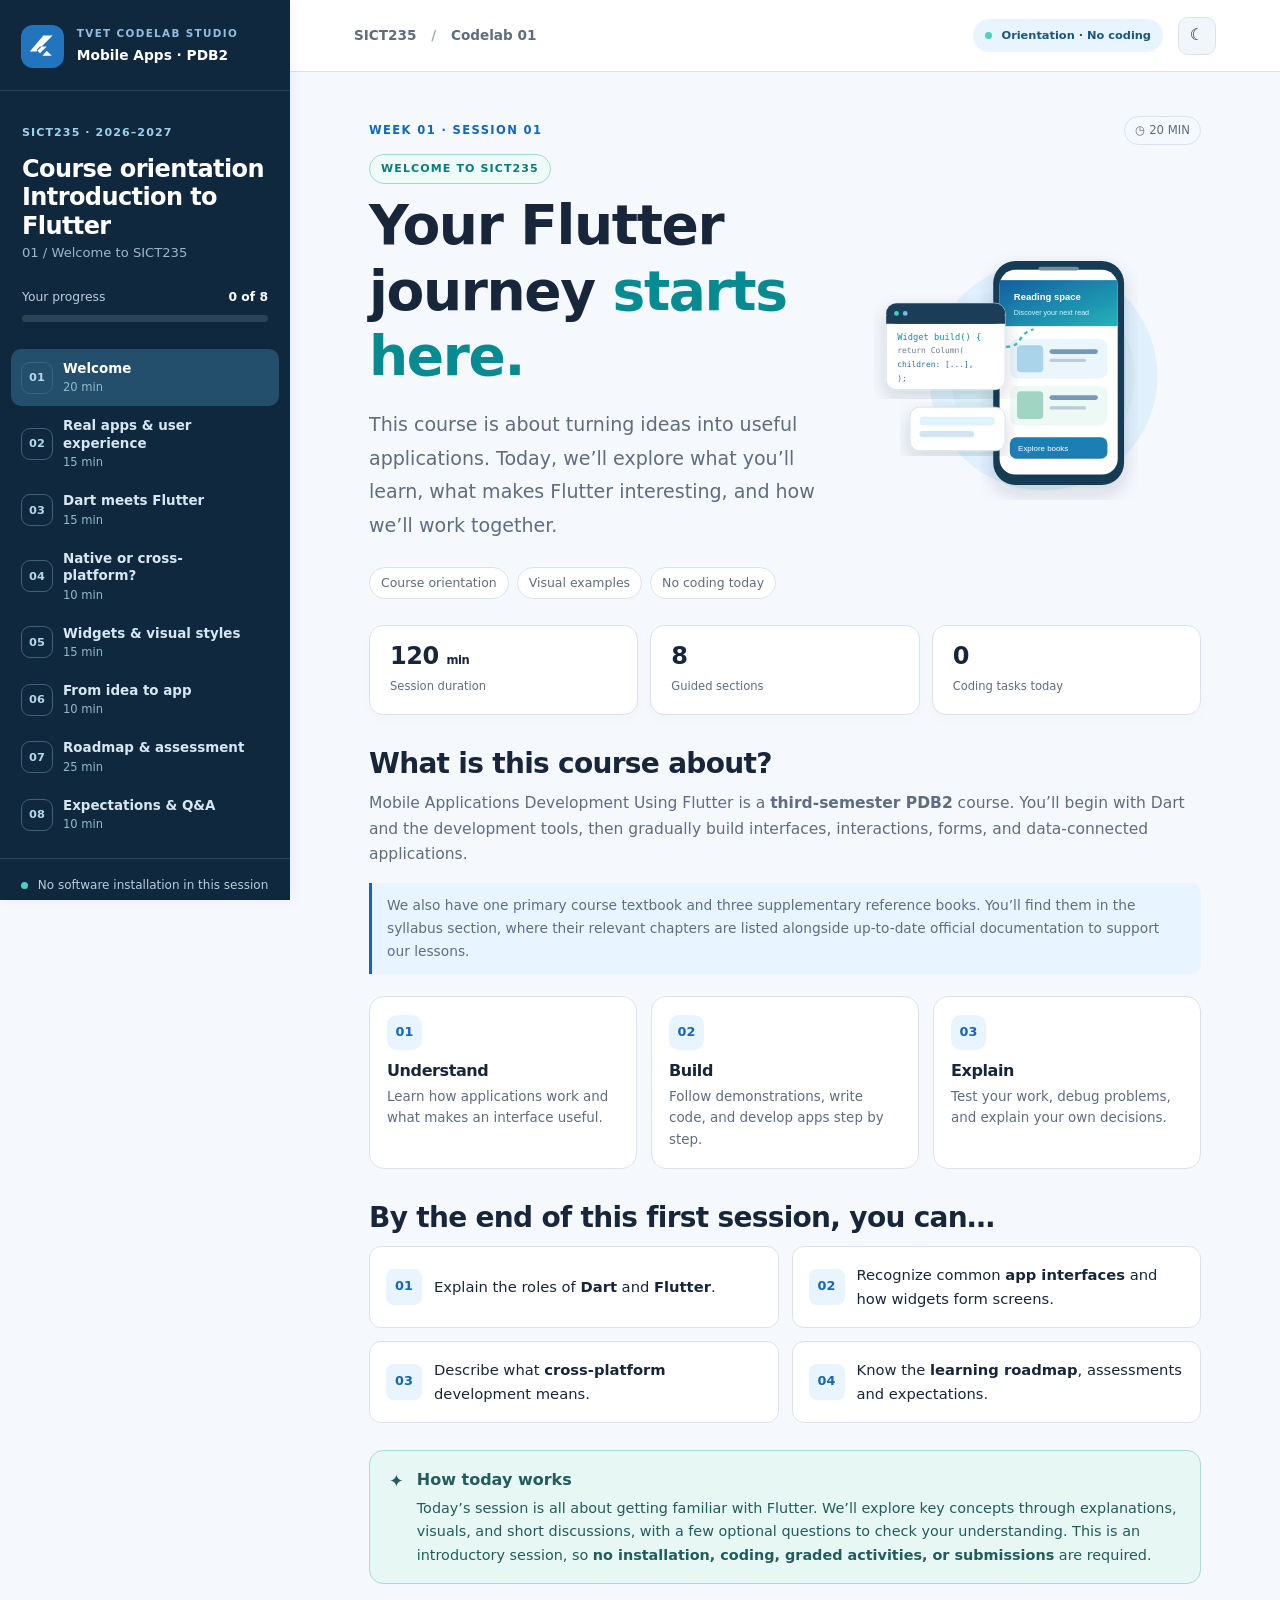
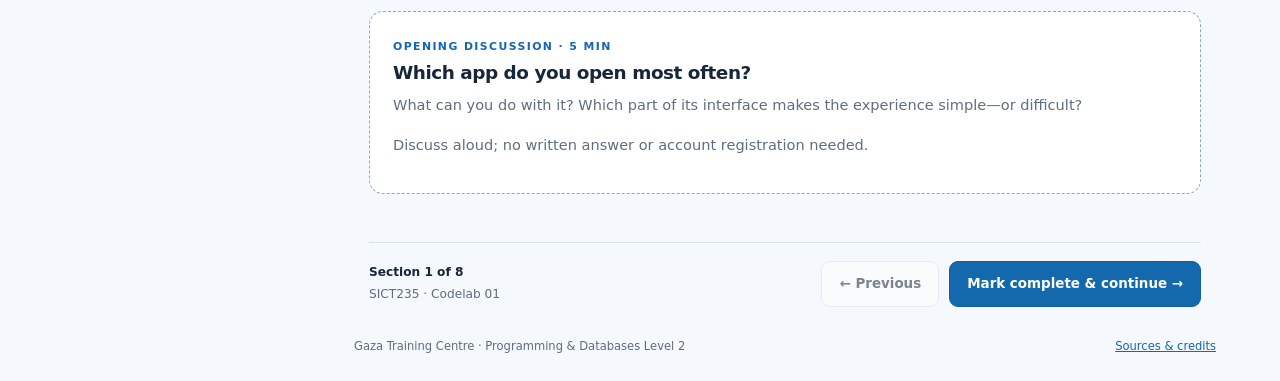
==== index.html @ fbdf7cb5 "Remove unnecessary book purpose paragraphs" ====
<!DOCTYPE html>

<html lang="en">
<head>
<meta charset="utf-8"/>
<meta content="width=device-width, initial-scale=1" name="viewport"/>
<meta content="#101c32" name="theme-color"/>
<meta content="A visual, interactive, no-code first session introducing Flutter, Dart, UI/UX, cross-platform development and the SICT235 syllabus." name="description"/>
<title>Codelab 01 · Course Orientation &amp; Introduction to Flutter | SICT235</title>
<link href="images/favicon.svg" rel="icon" type="image/svg+xml"/>
<link href="css/style.css" rel="stylesheet"/>
<script defer="" src="js/app.js"></script>
</head>
<body>
<a class="skip-link" href="#content">Skip to lesson</a>
<div class="app-shell">
<div class="mobile-scrim" hidden="" id="scrim"></div>
<aside aria-label="Lesson navigation" class="sidebar" id="sidebar">
<div class="brand">
<div aria-hidden="true" class="brand-icon"><svg height="27" viewbox="0 0 32 32" width="27"><path d="M17 3H28L9 22H1L17 3ZM13 24l8-8h-8l-4 4 4 4Zm3 3h11l-6-6-5 6Z" fill="currentColor"></path></svg></div>
<div><span class="brand-label">TVET CODELAB STUDIO</span><strong>Mobile Apps · PDB2</strong></div>
<button aria-label="Close navigation" class="icon-button sidebar-close" id="sidebarClose" type="button">✕</button>
</div>
<div class="sidebar-course">
<span class="course-code">SICT235 · 2026–2027</span>
<h2>Course orientation<br/>Introduction to Flutter</h2>
<p>01 / Welcome to SICT235</p>
<div class="progress-summary"><span>Your progress</span><strong id="progressLabel">0 of 8</strong></div>
<div aria-label="Lesson progress" aria-valuemax="100" aria-valuemin="0" aria-valuenow="0" class="progress-track" id="progressbar" role="progressbar"><div id="progressFill"></div></div>
</div>
<nav aria-label="Codelab sections" class="step-nav">
<ol id="stepList">
<li><button aria-current="step" class="step-link active" data-step="0" type="button"><span class="step-number">01</span><span class="step-nav-text">Welcome<small>20 min</small></span><span aria-hidden="true" class="step-check">✓</span></button></li>
<li><button class="step-link" data-step="1" type="button"><span class="step-number">02</span><span class="step-nav-text">Real apps &amp; user experience<small>15 min</small></span><span aria-hidden="true" class="step-check">✓</span></button></li>
<li><button class="step-link" data-step="2" type="button"><span class="step-number">03</span><span class="step-nav-text">Dart meets Flutter<small>15 min</small></span><span aria-hidden="true" class="step-check">✓</span></button></li>
<li><button class="step-link" data-step="3" type="button"><span class="step-number">04</span><span class="step-nav-text">Native or cross-platform?<small>10 min</small></span><span aria-hidden="true" class="step-check">✓</span></button></li>
<li><button class="step-link" data-step="4" type="button"><span class="step-number">05</span><span class="step-nav-text">Widgets &amp; visual styles<small>15 min</small></span><span aria-hidden="true" class="step-check">✓</span></button></li>
<li><button class="step-link" data-step="5" type="button"><span class="step-number">06</span><span class="step-nav-text">From idea to app<small>10 min</small></span><span aria-hidden="true" class="step-check">✓</span></button></li>
<li><button class="step-link" data-step="6" type="button"><span class="step-number">07</span><span class="step-nav-text">Roadmap &amp; assessment<small>25 min</small></span><span aria-hidden="true" class="step-check">✓</span></button></li>
<li><button class="step-link" data-step="7" type="button"><span class="step-number">08</span><span class="step-nav-text">Expectations &amp; Q&amp;A<small>10 min</small></span><span aria-hidden="true" class="step-check">✓</span></button></li>
</ol>
</nav>
<div class="sidebar-bottom"><span class="tiny-dot"></span> No software installation in this session <button class="reset-link" id="resetProgress" type="button">Reset progress</button></div>
</aside>
<div class="main-column">
<header class="topbar">
<div class="topbar-left"><button aria-controls="sidebar" aria-expanded="false" aria-label="Open lesson navigation" class="icon-button menu-toggle" id="menuToggle" type="button"><span aria-hidden="true">☰</span></button><span class="breadcrumb">SICT235 <span class="sep">/</span> Codelab 01</span></div>
<div class="topbar-right"><span class="session-pill"><span class="status-dot"></span> Orientation · No coding</span><button aria-label="Switch color theme" class="icon-button theme-toggle" id="themeToggle" title="Switch color theme" type="button"><span aria-hidden="true" id="themeIcon">☾</span></button></div>
</header>
<main id="content" tabindex="-1">
<!-- SECTION 01 -->
<section aria-labelledby="section-0-title" class="lesson-step is-active" data-panel="0">
<div class="step-meta"><span class="eyebrow">WEEK 01 · SESSION 01</span><span class="time-tag">◷ 20 MIN</span></div>
<div class="hero"><div class="hero-copy"><div class="hero-kicker">WELCOME TO SICT235</div><h1 id="section-0-title">Your Flutter journey <em>starts here.</em></h1>
<p class="lead">This course is about turning ideas into useful applications. Today, we’ll explore what you’ll learn, what makes Flutter interesting, and how we’ll work together.</p><div class="hero-tags"><span>Course orientation</span><span>Visual examples</span><span>No coding today</span></div></div><div class="hero-visual"><img alt="Original illustration of a mobile screen, reusable UI components and a laptop" height="320" src="images/hero-flutter.svg" width="430"/></div></div>
<!--<button aria-label="Jump to section 3 to meet Dash the Flutter mascot" class="dash-jump" id="meetDashJump" type="button"><span aria-hidden="true">✦</span> New: meet Dash, your Flutter study guide <span aria-hidden="true">↗</span></button>-->
<div class="three-metrics"><div><strong>120 <small>min</small></strong><span>Session duration</span></div><div><strong>8</strong><span>Guided sections</span></div><div><strong>0</strong><span>Coding tasks today</span></div></div>
<h2>What is this course about?</h2><p class="body-intro">Mobile Applications Development Using Flutter is a <strong>third-semester PDB2</strong> course. You’ll begin with Dart and the development tools, then gradually build interfaces, interactions, forms, and data-connected applications.</p><p class="books-intro-note">We also have one primary course textbook and three supplementary reference books. You’ll find them in the syllabus section, where their relevant chapters are listed alongside up-to-date official documentation to support our lessons.</p>
<div class="intro-journey"><article><div class="journey-symbol">01</div><h3>Understand</h3><p>Learn how applications work and what makes an interface useful.</p></article><article><div class="journey-symbol">02</div><h3>Build</h3><p>Follow demonstrations, write code, and develop apps step by step.</p></article><article><div class="journey-symbol">03</div><h3>Explain</h3><p>Test your work, debug problems, and explain your own decisions.</p></article></div>
<h2>By the end of this first session, you can…</h2><div class="outcome-grid"><div class="outcome"><span class="outcome-icon">01</span><span>Explain the roles of <strong>Dart</strong> and <strong>Flutter</strong>.</span></div><div class="outcome"><span class="outcome-icon">02</span><span>Recognize common <strong>app interfaces</strong> and how widgets form screens.</span></div><div class="outcome"><span class="outcome-icon">03</span><span>Describe what <strong>cross-platform</strong> development means.</span></div><div class="outcome"><span class="outcome-icon">04</span><span>Know the <strong>learning roadmap</strong>, assessments and expectations.</span></div></div>
<div class="note"><span aria-hidden="true" class="note-icon">✦</span><div><strong>How today works</strong><p>Today’s session is all about getting familiar with Flutter. We’ll explore key concepts through explanations, visuals, and short discussions, with a few optional questions to check your understanding. This is an introductory session, so <strong>no installation, coding, graded activities, or submissions</strong> are required.</p></div></div>
<div class="discussion"><span class="discussion-label">OPENING DISCUSSION · 5 MIN</span><h3>Which app do you open most often?</h3><p>What can you do with it? Which part of its interface makes the experience simple—or difficult?</p><p class="microcopy">Discuss aloud; no written answer or account registration needed.</p></div>
</section>
<!-- SECTION 02 -->
<section aria-labelledby="section-1-title" class="lesson-step" data-panel="1" hidden="">
<div class="step-meta"><span class="eyebrow">SECTION 02 · APPS &amp; PEOPLE</span><span class="time-tag">◷ 15 MIN</span></div>
<h1 id="section-1-title">Apps solve <em>real problems.</em></h1>
<p class="lead">Before learning to write a screen, look at what real applications help people do—from learning and exploring to getting daily tasks done.</p>
<h2>Flutter in the real world</h2>
<p class="body-intro">These products appear in the <a href="https://flutter.dev/showcase" rel="noopener noreferrer" target="_blank">official Flutter app showcase</a>. The visuals below are our <strong>own simplified teaching illustrations</strong>, not screenshots or reproductions of those apps.</p>
<div class="showcase-grid">
<article class="showcase-card"><img alt="Illustrative learning app screen with course cards and progress" height="240" src="images/showcase-learning.svg" width="330"/><div class="showcase-card-body"><span class="showcase-label">LEARNING</span><h3>Knowunity</h3><p>An example of supporting students with an app-based learning experience.</p></div></article>
<article class="showcase-card"><img alt="Illustrative map app screen with pins and a route" height="240" src="images/showcase-explore.svg" width="330"/><div class="showcase-card-body"><span class="showcase-label">EXPLORATION</span><h3>Google Earth</h3><p>An example of exploring geographic information across devices.</p></div></article>
<article class="showcase-card"><img alt="Illustrative ordering app with food category cards and an order button" height="240" src="images/showcase-delivery.svg" width="330"/><div class="showcase-card-body"><span class="showcase-label">SERVICES</span><h3>talabat</h3><p>An example of helping people order and track everyday services.</p></div></article>
</div>
<p class="microcopy">Real apps named above are officially showcased; illustrative screens are fictional, made for this Codelab.</p>
<h2>What makes an app easy to use?</h2><div class="two-columns"><div class="content-card"><div class="micro-label">USER INTERFACE (UI)</div><h3>What people see and interact with</h3><p>Text, images, buttons, forms, menus and screens.</p></div><div class="content-card"><div class="micro-label">USER EXPERIENCE (UX)</div><h3>How well the experience works</h3><p>Can people find what they need, complete a task and understand what happens next?</p></div></div>
<div class="discussion"><span class="discussion-label">CLASS DISCUSSION · 4 MIN</span><h3>Imagine a book-search app with no visible “Save” button.</h3><p>It may have a saving feature—but would a new user know how to use it? Discuss the difference between functionality and usability.</p></div>
</section>
<!-- SECTION 03 -->
<section aria-labelledby="section-2-title" class="lesson-step" data-panel="2" hidden="">
<div class="step-meta"><span class="eyebrow">SECTION 03 · THE TOOLS</span><span class="time-tag">◷ 15 MIN</span></div><h1 id="section-2-title">Dart is the language.<br/><em>Flutter is the toolkit.</em></h1><p class="lead">They work together, but they are not the same thing. Knowing the difference makes the rest of the course easier to follow.</p>
<div class="diagram-frame"><img alt="Dart source code and Flutter framework combine to build a user interface for several platforms" height="290" src="images/dart-flutter-flow.svg" width="900"/><p class="diagram-caption">Conceptual illustration · A developer writes Dart code and uses Flutter APIs to describe the app's UI.</p></div>
<div class="compare-grid"><div class="compare-card dart"><div class="compare-head"><span class="symbol">D</span><div><span class="micro-label">PROGRAMMING LANGUAGE</span><h3>Dart</h3></div></div><p>The language used to write an app's logic, variables, functions, objects, and Flutter UI code.</p><div class="tag-list"><span>Syntax</span><span>Data</span><span>Functions</span></div></div><div class="compare-card flutter"><div class="compare-head"><span class="symbol">F</span><div><span class="micro-label">UI FRAMEWORK + SDK</span><h3>Flutter</h3></div></div><p>An open-source UI toolkit and SDK, providing core widgets, rendering, and development tools for multiple platforms.</p><div class="tag-list"><span>Widgets</span><span>Layout</span><span>UI tools</span></div></div></div>
<div class="dash-intro"><span aria-hidden="true">✦</span><div><strong>Meet your Flutter study buddy.</strong><p>Flutter and Dart share an official mascot called <strong>Dash</strong>. Her profile below is our playful directory of trusted learning resources. No accounts or sign-ups needed today.</p></div></div>
<div aria-label="Dash, official Flutter and Dart mascot, illustrated as a classroom study guide" class="dash-profile" id="dash-profile">
<div class="dash-profile-top"><div class="dash-profile-cover"><span>STUDENT GUIDE · SICT235</span><span>BUILD · LEARN · EXPLORE</span></div>
<div class="dash-headline"><div class="dash-avatar"><img alt="Original classroom illustration of Dash, the blue bird mascot for Flutter and Dart, wearing glasses and a graduation cap" height="380" loading="lazy" src="images/dash-study-mascot.webp" width="380"/></div>
<div class="dash-profile-meta"><span class="dash-role">YOUR INTRO TO FLUTTER</span><h2>Meet Dash <span aria-label="Flutter and Dart official mascot" class="dash-verified">✦</span></h2>
<p class="dash-quote">“Hi, my developer!🩵 <strong>Dart</strong> is the language you'll write, <strong>Flutter</strong> helps you build the interface, and I'll show you where to learn more.”</p>
<div class="dash-tags"><span>Multiplatform</span><span>Open source</span><span>Widgets</span></div>
</div>
</div>
</div>
<div class="dash-contact-section">
<div class="dash-contact-heading"><div><span class="micro-label">SAVED CONTACTS</span><h3>Dash’s official links</h3></div><span class="dash-contact-note">Internet needed to open links</span></div>
<div class="dash-contact-grid">
<a class="dash-contact" href="https://flutter.dev" rel="noopener noreferrer" target="_blank"><span aria-hidden="true" class="dash-contact-symbol">⌂</span><span><strong>Flutter home</strong><small>flutter.dev · Meet the toolkit</small></span><span aria-hidden="true" class="dash-contact-arrow">↗</span></a>
<a class="dash-contact" href="https://docs.flutter.dev" rel="noopener noreferrer" target="_blank"><span aria-hidden="true" class="dash-contact-symbol">▤</span><span><strong>Flutter documentation</strong><small>docs.flutter.dev · Learn from the source</small></span><span aria-hidden="true" class="dash-contact-arrow">↗</span></a>
<a class="dash-contact" href="https://dart.dev" rel="noopener noreferrer" target="_blank"><span aria-hidden="true" class="dash-contact-symbol">D</span><span><strong>Dart language</strong><small>dart.dev · Syntax and language guides</small></span><span aria-hidden="true" class="dash-contact-arrow">↗</span></a>
<a class="dash-contact" href="https://docs.flutter.dev/learn" rel="noopener noreferrer" target="_blank"><span aria-hidden="true" class="dash-contact-symbol">▥</span><span><strong>Start learning</strong><small>Flutter’s official beginner pathway</small></span><span aria-hidden="true" class="dash-contact-arrow">↗</span></a>
<a class="dash-contact" href="https://www.youtube.com/@flutterdev" rel="noopener noreferrer" target="_blank"><span aria-hidden="true" class="dash-contact-symbol dash-video">▶</span><span><strong>Official Flutter YouTube</strong><small>Video lessons, widgets and Flutter news</small></span><span aria-hidden="true" class="dash-contact-arrow">↗</span></a>
<a class="dash-contact" href="https://dartpad.dev" rel="noopener noreferrer" target="_blank"><span aria-hidden="true" class="dash-contact-symbol">{ }</span><span><strong>DartPad</strong><small>Online Dart and Flutter playground</small></span><span aria-hidden="true" class="dash-contact-arrow">↗</span></a>
</div>
<details class="dash-more"><summary><span>Explore Dash’s complete contact book</span><span aria-hidden="true" class="dash-more-symbol">＋</span></summary>
<div class="dash-contact-grid dash-contact-grid-extra">
<a class="dash-contact" href="https://docs.flutter.dev/ui/widgets" rel="noopener noreferrer" target="_blank"><span aria-hidden="true" class="dash-contact-symbol">▦</span><span><strong>Widget catalog</strong><small>Browse interface building blocks</small></span><span aria-hidden="true" class="dash-contact-arrow">↗</span></a>
<a class="dash-contact" href="https://api.flutter.dev" rel="noopener noreferrer" target="_blank"><span aria-hidden="true" class="dash-contact-symbol">API</span><span><strong>Flutter API reference</strong><small>Look up classes and properties</small></span><span aria-hidden="true" class="dash-contact-arrow">↗</span></a>
<a class="dash-contact" href="https://docs.flutter.dev/reference/learning-resources" rel="noopener noreferrer" target="_blank"><span aria-hidden="true" class="dash-contact-symbol">▧</span><span><strong>Codelabs &amp; recipes</strong><small>Official practical examples</small></span><span aria-hidden="true" class="dash-contact-arrow">↗</span></a>
<a class="dash-contact" href="https://docs.flutter.dev/resources/videos" rel="noopener noreferrer" target="_blank"><span aria-hidden="true" class="dash-contact-symbol dash-video">▶</span><span><strong>Flutter video series</strong><small>Widget of the Week and playlists</small></span><span aria-hidden="true" class="dash-contact-arrow">↗</span></a>
<a class="dash-contact" href="https://github.com/flutter/samples" rel="noopener noreferrer" target="_blank"><span aria-hidden="true" class="dash-contact-symbol">⌘</span><span><strong>Official example projects</strong><small>Flutter team’s GitHub samples</small></span><span aria-hidden="true" class="dash-contact-arrow">↗</span></a>
<a class="dash-contact" href="https://pub.dev" rel="noopener noreferrer" target="_blank"><span aria-hidden="true" class="dash-contact-symbol">□</span><span><strong>Package directory</strong><small>pub.dev · Libraries &amp; plugins</small></span><span aria-hidden="true" class="dash-contact-arrow">↗</span></a>
<a class="dash-contact" href="https://flutter.dev/community" rel="noopener noreferrer" target="_blank"><span aria-hidden="true" class="dash-contact-symbol">♡</span><span><strong>Flutter community</strong><small>Find help, events and discussions</small></span><span aria-hidden="true" class="dash-contact-arrow">↗</span></a>
<a class="dash-contact" href="https://docs.flutter.dev/dash" rel="noopener noreferrer" target="_blank"><span aria-hidden="true" class="dash-contact-symbol">✦</span><span><strong>Dash’s story</strong><small>Meet the official mascot</small></span><span aria-hidden="true" class="dash-contact-arrow">↗</span></a>
</div>
</details>
<p class="dash-credit">Dash is the official Flutter and Dart mascot. The classroom artwork above is an original, unofficial illustration for this course—not an official Flutter website avatar.</p>
</div>
</div>
<div class="concept-check" data-question="dart-flutter"><div class="check-heading"><span class="question-mark">?</span><div><span class="section-label">QUICK CHECK · NO GRADE</span><h3>Which statement is correct?</h3></div></div><div class="answer-options"><button class="answer" data-correct="false" type="button">Flutter is a programming language; Dart is a mobile device.</button><button class="answer" data-correct="true" type="button">Dart is a programming language; Flutter provides widgets and development tools.</button><button class="answer" data-correct="false" type="button">Dart is only used to design app icons.</button></div><p aria-live="polite" class="answer-feedback" role="status"></p></div>
<div class="note"><span aria-hidden="true" class="note-icon">↗</span><div><strong>Connection to your background</strong><p>You already know programming fundamentals and OOP. Dart builds on those ideas; Flutter introduces a new way to describe a visual interface.</p></div></div>
</section>
<!-- SECTION 04 -->
<section aria-labelledby="section-3-title" class="lesson-step" data-panel="3" hidden="">
<div class="step-meta"><span class="eyebrow">SECTION 04 · APP TARGETS</span><span class="time-tag">◷ 10 MIN</span></div><h1 id="section-3-title">Native or <em>cross-platform?</em></h1><p class="lead">Traditionally, Android and iOS apps may be developed as separate projects. Flutter can reuse much of one Dart codebase across several platforms, while platform-specific tools and adaptations are still sometimes needed.</p>
<div class="diagram-frame"><img alt="Left: two separate projects for Android and iOS. Right: one shared Flutter project targeting both, with platform-specific finishing steps." height="270" src="images/native-vs-cross.svg" width="900"/><p class="diagram-caption">Conceptual comparison: shared code reduces duplication but does not remove platform requirements.</p></div><div class="platforms"><div class="platform-card"><span aria-hidden="true" class="platform-icon">▯</span><h3>Android</h3><p>Mobile apps</p></div><div class="platform-card"><span aria-hidden="true" class="platform-icon">◉</span><h3>iOS</h3><p>Mobile apps</p></div><div class="platform-card emphasized"><span aria-hidden="true" class="platform-icon">⌘</span><h3>Web</h3><p>Browser apps</p></div><div class="platform-card"><span aria-hidden="true" class="platform-icon">▦</span><h3>Windows</h3><p>Desktop apps</p></div><div class="platform-card"><span aria-hidden="true" class="platform-icon">▤</span><h3>macOS</h3><p>Desktop apps</p></div><div class="platform-card"><span aria-hidden="true" class="platform-icon">⌁</span><h3>Linux</h3><p>Desktop apps</p></div></div>
<div class="content-card featured"><div><span class="micro-label">OUR LEARNING PATH</span><h3>We'll begin with Flutter on the web.</h3><p>We’ll use Chrome for the first Flutter run (Session 04). It’s a practical starting point for typical student laptops, without requiring an Android emulator immediately.</p></div><div aria-hidden="true" class="small-browser"><div class="browser-top"><i></i><i></i><i></i><span>localhost</span></div><div class="browser-ui"><div class="browser-title"></div><div class="browser-row"></div><div class="browser-row short"></div><div class="browser-button"></div></div></div></div>
<div class="note caution"><span aria-hidden="true" class="note-icon">!</span><div><strong>Important distinction</strong><p>One shared codebase is not a promise of identical appearance, device features, or build tools on every platform. For example, producing an iOS app requires Apple-specific tools.</p></div></div>
<div class="discussion"><span class="discussion-label">DISCUSS</span><h3>Why might a browser be a useful first target?</h3><p>Consider download size, laptop capabilities, and how quickly students can see their results.</p></div>
</section>
<!-- SECTION 05 -->
<section aria-labelledby="section-4-title" class="lesson-step" data-panel="4" hidden="">
<div class="step-meta"><span class="eyebrow">SECTION 05 · VISUAL INTRODUCTION</span><span class="time-tag">◷ 15 MIN</span></div>
<h1 id="section-4-title">Meet the <em>widgets.</em></h1>
<p class="lead">A <strong>widget</strong> is a building block that describes part of a Flutter interface. A screen is built by combining smaller pieces, just like a page is composed of headings, images and buttons.</p>
<div class="diagram-frame widget-graphic"><img alt="Simplified visual widget tree: App contains a screen, the screen contains a content layout and the layout contains a greeting and button. A preview phone appears alongside." height="345" src="images/widget-tree.svg" width="900"/><p class="diagram-caption">A simplified <strong>widget tree</strong>: smaller parts are nested inside larger parts. We’ll write actual Flutter widget code in later sessions.</p></div>
<h2>Flutter is not limited to one visual style</h2><p class="body-intro">The <strong>Flutter core</strong> provides common building blocks. <strong>Material 3</strong> follows Google’s design language; <strong>Cupertino</strong> follows Apple’s. A developer can also create a custom style.</p>
<div class="diagram-frame"><img alt="Three visual design choices—Material, Cupertino and custom style—built on Flutter's shared core widgets, engine and platform layer." height="285" src="images/design-systems.svg" width="900"/><p class="diagram-caption">Original simplified illustration based on current official Flutter UI documentation.</p></div>
<div class="two-columns"><div class="content-card"><div class="micro-label">MATERIAL 3</div><h3>Google-inspired controls</h3><p>Commonly used for Android-style and general cross-platform interfaces.</p></div><div class="content-card"><div class="micro-label">CUPERTINO</div><h3>Apple-inspired controls</h3><p>Familiar iOS-style navigation, controls and interaction patterns.</p></div></div>
<div class="brief-update"><strong>Current Flutter note</strong><p>Material and Cupertino are available as independently maintained design-system packages. This changes how the libraries are organized—not the basic idea that Flutter builds interfaces from widgets. We’ll handle package choices when we begin coding.</p></div>
<h2>Explore a sample screen</h2><p class="body-intro">Tap a part to see its role. <strong>This is an HTML illustration, not an actual Flutter app.</strong></p>
<div class="widget-explorer"><div aria-label="Choose a screen part" class="widget-selector" role="group">
<button aria-pressed="true" class="widget-choice selected" data-widget="material" type="button"><span class="widget-dot"></span> Whole app</button>
<button aria-pressed="false" class="widget-choice" data-widget="appbar" type="button"><span class="widget-dot"></span> App bar</button>
<button aria-pressed="false" class="widget-choice" data-widget="text" type="button"><span class="widget-dot"></span> Text</button>
<button aria-pressed="false" class="widget-choice" data-widget="button" type="button"><span class="widget-dot"></span> Button</button>
<div aria-live="polite" class="widget-info" id="widgetInfo" role="status"><strong>Whole app</strong><p>A screen is made from smaller visual parts, organized in a parent–child hierarchy.</p></div>
</div><div class="phone-stage"><div class="device-frame" data-selected="material" id="deviceFrame"><div class="device-camera"></div><div class="device-content"><div class="demo-appbar">Welcome app</div><div class="demo-column"><div class="demo-hello">Hello, Flutter!</div><div class="demo-subtext">Build something meaningful.</div><div class="demo-button">Explore</div></div></div><div class="device-home"></div></div><p class="microcopy" id="widgetHint">Selected: the complete interface</p></div></div>
<div class="discussion"><span class="discussion-label">CHECK FOR UNDERSTANDING</span><h3>Which parts would you combine to make a login screen?</h3><p>Try naming three visual pieces. You do <strong>not</strong> need to know their Flutter class names yet.</p></div>
</section>
<!-- SECTION 06 -->
<section aria-labelledby="section-5-title" class="lesson-step" data-panel="5" hidden="">
<div class="step-meta"><span class="eyebrow">SECTION 06 · DEVELOPMENT WORKFLOW</span><span class="time-tag">◷ 10 MIN</span></div><h1 id="section-5-title">An idea becomes an app<br/><em>one step at a time.</em></h1><p class="lead">App development is iterative. Developers create a version, test it, learn from what happens, and make improvements.</p>
<div class="diagram-frame"><img alt="Iterative workflow: Plan, Sketch, Build, Test, Improve, Deliver, with a loop returning from Improve to Build" height="255" src="images/app-workflow.svg" width="900"/></div>
<div class="workflow-blurbs"><div><span>01</span><strong>Plan</strong><p>Identify the user and the task.</p></div><div><span>02</span><strong>Design</strong><p>Sketch how the screen should work.</p></div><div><span>03</span><strong>Build</strong><p>Write the Dart and Flutter code.</p></div><div><span>04</span><strong>Test &amp; improve</strong><p>Check behavior and fix problems.</p></div></div>

<!-- FROM WEB DEVELOPMENT TO FLUTTER -->
<style>
  .web-flutter-bridge {
    margin: 30px 0;
    padding: 24px;
    background: var(--paper);
    border: 1px solid var(--line);
    border-radius: 20px;
  }

  .web-flutter-bridge .bridge-kicker {
    display: block;
    color: var(--accent2);
    font-size: .7rem;
    font-weight: 800;
    letter-spacing: .1em;
    margin-bottom: 10px;
  }

  .web-flutter-bridge h2 {
    margin: 0 0 12px;
    font-size: clamp(1.35rem, 3vw, 1.8rem);
  }

  .web-flutter-bridge .bridge-intro {
    color: var(--muted);
    line-height: 1.7;
    margin-bottom: 22px;
  }

  .web-flutter-bridge .bridge-map {
    display: grid;
    grid-template-columns: repeat(3, minmax(0, 1fr));
    gap: 12px;
  }

  .web-flutter-bridge .bridge-item {
    padding: 17px 12px;
    border: 1px solid var(--line);
    background: var(--paper2);
    border-radius: 14px;
    text-align: center;
    min-width: 0;
  }

  .web-flutter-bridge .bridge-source {
    display: block;
    font-size: 1.15rem;
    font-weight: 850;
    color: var(--accent);
  }

  .web-flutter-bridge .bridge-arrow {
    display: block;
    color: var(--accent2);
    font-size: 1.5rem;
    margin: 10px 0;
  }

  .web-flutter-bridge .bridge-item strong {
    display: block;
    font-size: .95rem;
  }

  .web-flutter-bridge .bridge-item p {
    font-size: .8rem;
    color: var(--muted);
    margin: 8px 0 0;
    line-height: 1.5;
  }

  .web-flutter-bridge .bridge-comparison {
    display: grid;
    grid-template-columns: repeat(2, minmax(0, 1fr));
    gap: 16px;
    margin-top: 24px;
  }

  .web-flutter-bridge .bridge-example {
    border: 1px solid var(--line);
    border-radius: 16px;
    padding: 15px;
    min-width: 0;
    background: var(--paper2);
  }

  .web-flutter-bridge .bridge-example h3 {
    font-size: .95rem;
    margin: 0 0 12px;
  }

  .web-flutter-bridge .bridge-preview {
    border-radius: 12px;
    overflow: hidden;
    background: #fff;
    color: #182a3c;
    border: 1px solid #dae4ec;
  }

  .web-flutter-bridge .bridge-browser-bar {
    display: flex;
    align-items: center;
    gap: 5px;
    background: #edf2f7;
    padding: 10px 12px;
  }

  .web-flutter-bridge .bridge-browser-bar i {
    display: block;
    width: 8px;
    height: 8px;
    background: #a8b8c6;
    border-radius: 50%;
  }

  .web-flutter-bridge .bridge-browser-bar small {
    margin-left: auto;
    color: #65798a;
    font-size: .65rem;
  }

  .web-flutter-bridge .bridge-app-bar {
    padding: 12px 15px;
    background: #176ba8;
    color: white;
    font-size: .85rem;
    font-weight: 750;
  }

  .web-flutter-bridge .bridge-preview-body {
    padding: 24px 14px;
    text-align: center;
  }

  .web-flutter-bridge .bridge-preview-body strong {
    display: block;
    font-size: 1rem;
  }

  .web-flutter-bridge .bridge-preview-body p {
    margin: 8px 0 15px;
    color: #65798a;
    font-size: .78rem;
  }

  .web-flutter-bridge .bridge-fake-button {
    display: inline-block;
    padding: 9px 22px;
    background: #1675ba;
    color: white;
    border-radius: 8px;
    font-size: .8rem;
    font-weight: 700;
  }

  .web-flutter-bridge .bridge-note {
    margin-top: 12px;
    color: var(--muted);
    font-size: .8rem;
    line-height: 1.65;
  }

  .web-flutter-bridge .bridge-takeaway {
    margin-top: 20px;
    padding: 16px 18px;
    background: var(--pale);
    border-radius: 12px;
    color: var(--ink);
    line-height: 1.65;
    font-size: .88rem;
  }

  .web-flutter-bridge .bridge-question {
    margin-top: 18px;
    padding-top: 15px;
    border-top: 1px dashed var(--line);
    font-size: .9rem;
  }

  @media (max-width: 700px) {
    .web-flutter-bridge {
      padding: 18px;
    }

    .web-flutter-bridge .bridge-map,
    .web-flutter-bridge .bridge-comparison {
      grid-template-columns: 1fr;
    }
  }
</style>

<div class="web-flutter-bridge">

  <span class="bridge-kicker">
    CONNECT TO WHAT YOU ALREADY KNOW
  </span>

  <h2>From Web Development to Flutter</h2>

  <p class="bridge-intro">
    You've already built websites using
    <strong>HTML, CSS, and JavaScript.</strong>
    Great news! Many of the ideas you've learned
    will help you understand Flutter.
    The concepts are familiar, but the tools are different.
  </p>

  <!-- CONCEPT MAPPING -->
  <div class="bridge-map">

    <div class="bridge-item">
      <span class="bridge-source">HTML</span>
      <small>Structure &amp; content</small>
      <span class="bridge-arrow" aria-hidden="true">↓</span>
      <strong>Flutter Widgets</strong>
      <p>
        Build an interface from components
        such as Text, Image, Row, and Column.
      </p>
    </div>

    <div class="bridge-item">
      <span class="bridge-source">CSS</span>
      <small>Appearance &amp; layout</small>
      <span class="bridge-arrow" aria-hidden="true">↓</span>
      <strong>Properties &amp; Themes</strong>
      <p>
        Define colors, spacing, typography,
        and layout using widget properties
        and themes.
      </p>
    </div>

    <div class="bridge-item">
      <span class="bridge-source">JavaScript</span>
      <small>Logic &amp; interaction</small>
      <span class="bridge-arrow" aria-hidden="true">↓</span>
      <strong>Dart</strong>
      <p>
        Respond to user actions, process data,
        and update the application's interface.
      </p>
    </div>

  </div>

  <!-- VISUAL COMPARISON -->
  <h3 style="margin:28px 0 8px">
    One Interface, Two Approaches
  </h3>

  <p class="bridge-intro" style="margin-bottom:14px">
    Imagine creating a simple welcome screen.
    Both approaches can produce a similar result.
    What changes is how we build it.
  </p>

  <div class="bridge-comparison">

    <!-- WEB EXAMPLE -->
    <div class="bridge-example">
      <h3>🌐 Web Development</h3>

      <div class="bridge-preview">
        <div class="bridge-browser-bar">
          <i></i><i></i><i></i>
          <small>Welcome Page</small>
        </div>

        <div class="bridge-preview-body">
          <strong>Welcome, Student!</strong>
          <p>Ready to start learning?</p>
          <span class="bridge-fake-button">
            Get Started
          </span>
        </div>
      </div>

      <p class="bridge-note">
        <strong>HTML</strong> defines the elements.
        <strong>CSS</strong> styles them.
        <strong>JavaScript</strong> can handle interactions.
        The browser renders the page.
      </p>
    </div>

    <!-- FLUTTER EXAMPLE -->
    <div class="bridge-example">
      <h3>📱 Flutter Development</h3>

      <div class="bridge-preview">
        <div class="bridge-app-bar">
          Welcome App
        </div>

        <div class="bridge-preview-body">
          <strong>Welcome, Student!</strong>
          <p>Ready to start learning?</p>
          <span class="bridge-fake-button">
            Get Started
          </span>
        </div>
      </div>

      <p class="bridge-note">
        <strong>Dart</strong> describes the interface
        using <strong>Flutter widgets</strong>.
        Widget properties control appearance,
        while Dart also implements behavior.
        Flutter renders the interface.
      </p>
    </div>

  </div>

  <!-- KEY TAKEAWAY -->
  <div class="bridge-takeaway">
    <strong>Same ideas. A different toolkit.</strong>
    <p style="margin:7px 0 0">
      In web development, HTML, CSS, and JavaScript
      work together. In Flutter, Dart and widgets
      express structure, appearance, and behavior.
      These are conceptual connections, not exact
      one-to-one equivalents. Flutter can also
      target the web!
    </p>
  </div>

  <!-- NO-CODE DISCUSSION -->
  <div class="bridge-question">
    <strong>Think about it:</strong>
    If we wanted to change the button's color,
    what would we normally use in web development?
    What might control that appearance in Flutter?
  </div>

</div>
<!-- END WEB DEVELOPMENT → FLUTTER BRIDGE -->

<!--<div class="mini-simulation"><div><span class="micro-label">INTERACTIVE CONCEPT DEMO</span><h3>See how a UI change feels</h3><p>Flutter supports hot reload during development, helping developers see many code changes without restarting the entire app. Try an illustrative color change below.</p><button class="primary mini-demo-button" id="simulateChange" type="button">Simulate a color change <span aria-hidden="true">↻</span></button><p class="microcopy">Simulation only — this page is not running Flutter or demonstrating actual hot reload timing.</p></div><div aria-label="Preview panel" class="demo-tiles"><div class="demo-tile-top">Example app</div><div class="demo-tile-body"><div class="demo-tile-circle"></div><p>Welcome back!</p><div class="demo-tile-action" id="colorDemo">Continue</div></div></div></div>-->
<style>
/* Session 01: phone UI demo patch */
.mini-simulation {
  display: grid;
  grid-template-columns: minmax(0, 1fr) minmax(240px, 295px);
  align-items: center;
  gap: clamp(22px, 4vw, 42px);
  width: 100%;
  margin: 26px 0;
  padding: clamp(22px, 3vw, 32px);
  border: 1px solid var(--line);
  border-radius: 22px;
  background: var(--paper);
  box-sizing: border-box;
}
.mini-simulation-copy { min-width: 0; }
.mini-simulation-copy h3 { font-size: clamp(1.25rem, 2.2vw, 1.55rem); margin: 10px 0 12px; }
.mini-simulation-copy .mini-simulation-description,
.mini-simulation-copy .mini-simulation-note {
  max-width: 52ch;
  line-height: 1.75;
  text-align: justify;
  text-justify: inter-word;
  hyphens: auto;
}
.mini-simulation-copy .mini-simulation-note { font-size: .8rem; margin: 16px 0 0; }
.mini-simulation-copy .mini-demo-button { margin: 20px 0 0; }
.demo-phone-stage { width: 100%; display: flex; flex-direction: column; align-items: center; gap: 11px; min-width: 0; }
.demo-phone {
  width: min(100%, 250px);
  aspect-ratio: 250 / 475;
  border: 8px solid #203247;
  border-radius: 37px;
  background: #fff;
  box-shadow: 0 18px 30px rgba(20, 43, 69, .19), 0 3px 8px rgba(20, 43, 69, .12);
  padding: 5px;
  box-sizing: border-box;
  overflow: hidden;
}
.demo-phone-screen {
  height: 100%; width: 100%; overflow: hidden;
  border-radius: 25px; background: #f8fbff; color: #172b40;
  display: flex; flex-direction: column; position: relative;
}
.demo-phone-status {
  height: 30px; padding: 7px 15px 2px;
  display: flex; justify-content: space-between; align-items: flex-start;
  font-size: 10px; font-weight: 800; color: #1b3044;
}
.demo-phone-status-icons { display: inline-flex; align-items: center; gap: 6px; font-size: 10px; }
.demo-phone-appbar {
  display: flex; align-items: center; justify-content: space-between;
  height: 51px; flex-shrink: 0; padding: 0 16px;
  background: #1b70b7; color: #fff; transition: background .22s ease;
}
.demo-phone-appbar strong { font-size: 13px; font-weight: 750; }
.demo-phone-appbar > span { font-size: 22px; line-height: 1; }
.demo-phone-main {
  flex: 1; min-height: 0; display: flex; flex-direction: column;
  align-items: center; justify-content: center; padding: 18px 15px 20px; text-align: center;
}
.demo-phone-avatar {
  display: grid; place-items: center; width: 76px; height: 76px;
  flex: 0 0 76px; border-radius: 50%; margin-bottom: 17px;
  font-size: 30px; background: #deeffc; color: #287cba;
  transition: background .22s ease, color .22s ease;
}
.demo-phone-main h4 { margin: 0; font-size: 17px; line-height: 1.4; }
.demo-phone-main p { margin: 9px 0 20px; color: #647a8f; line-height: 1.45; font-size: 11.5px; }
.demo-phone .demo-tile-action {
  display: grid; place-items: center; width: 84%; height: 43px;
  margin: 0; padding: 0 8px; box-sizing: border-box; border-radius: 10px;
  background: #1b70b7; color: #fff; font-size: 12px; font-weight: 760;
  transition: background .22s ease;
}
.demo-phone.color-alt .demo-phone-appbar,
.demo-phone.color-alt .demo-tile-action { background: #8651b1; }
.demo-phone.color-alt .demo-phone-avatar { background: #f0e5ff; color: #8651b1; }
.demo-phone-tabs {
  display: flex; justify-content: space-around; align-items: center;
  height: 54px; flex-shrink: 0; border-top: 1px solid #e1eaf3; background: #fff;
}
.demo-phone-tabs span { display: flex; flex-direction: column; align-items: center; gap: 2px; color: #7891a7; font-size: 16px; line-height: 1; }
.demo-phone-tabs span.active { color: #1b70b7; }
.demo-phone-tabs small { font-size: 9px; }
.demo-phone-home { width: 72px; height: 4px; flex-shrink: 0; border-radius: 10px; background: #203247; margin: 5px auto 7px; }
.demo-phone-caption { margin: 0; color: var(--muted); font-size: .74rem; text-align: center; }
@media (max-width: 800px) {
  .mini-simulation { grid-template-columns: 1fr; }
  .mini-simulation-copy .mini-simulation-description,
  .mini-simulation-copy .mini-simulation-note { max-width: none; }
  .demo-phone { width: min(100%, 250px); }
}
@media (max-width: 430px) {
  .mini-simulation { padding: 19px 14px; gap: 18px; }
  .mini-simulation-copy .mini-demo-button { width: 100%; }
}

.demo-phone:has(#colorDemo.color-alt) .demo-phone-appbar,
.demo-phone:has(#colorDemo.color-alt) .demo-tile-action {background:#8651b1;}
.demo-phone:has(#colorDemo.color-alt) .demo-phone-avatar {background:#f0e5ff;color:#8651b1;}

</style>
<div class="mini-simulation" aria-label="Interactive Flutter concept demonstration">
  <div class="mini-simulation-copy">
    <span class="micro-label">INTERACTIVE CONCEPT DEMO</span>
    <h3>See how a UI change feels</h3>
    <p class="mini-simulation-description">Flutter supports hot reload during development, helping developers see many code changes without restarting the entire app. Try an illustrative color change and observe the mobile interface.</p>
    <button class="primary mini-demo-button" id="simulateChange" type="button">Simulate a color change <span aria-hidden="true">↻</span></button>
    <p class="microcopy mini-simulation-note">Simulation only.</p>
  </div>
  <div class="demo-phone-stage" aria-label="Illustrative mobile application preview">
    <div class="demo-phone">
      <div class="demo-phone-screen">
        <div class="demo-phone-status" aria-hidden="true">
          <span>9:41</span>
          <span class="demo-phone-status-icons">▂▃▅ <svg viewBox="0 0 24 16" width="18" height="13" aria-hidden="true"><rect x="1" y="3" width="19" height="10" rx="2.5" fill="none" stroke="currentColor" stroke-width="1.6"/><rect x="3.5" y="5.5" width="13" height="5" rx="1" fill="currentColor"/><rect x="21" y="6" width="2" height="4" rx="1" fill="currentColor"/></svg></span>
        </div>
        <div class="demo-phone-appbar"><span aria-hidden="true">‹</span><strong>Welcome App</strong><span aria-hidden="true">⋮</span></div>
        <div class="demo-phone-main">
          <div class="demo-phone-avatar" aria-hidden="true">✦</div>
          <h4>Welcome back!</h4>
          <p>Ready for your next lesson?</p>
          <div class="demo-tile-action" id="colorDemo" aria-live="polite">Continue</div>
        </div>
        <div class="demo-phone-tabs" aria-hidden="true">
          <span class="active">⌂ <small>Home</small></span>
          <span>▦ <small>Explore</small></span>
          <span>○ <small>Profile</small></span>
        </div>
        <div class="demo-phone-home" aria-hidden="true"></div>
      </div>
    </div>
    <p class="demo-phone-caption">Illustrative mobile app preview</p>
  </div>
</div>
<div class="note"><span aria-hidden="true" class="note-icon">↗</span><div><strong>Looking ahead</strong><p>In the next sessions, you'll install your tools, practice Dart, then run an actual Flutter app. Today's preview is conceptual only.</p></div></div>
</section>
<!-- SECTION 07 -->
<section aria-labelledby="section-6-title" class="lesson-step" data-panel="6" hidden="">
<div class="step-meta"><span class="eyebrow">SECTION 07 · YOUR SYLLABUS</span><span class="time-tag">◷ 25 MIN</span></div><h1 id="section-6-title">The course at<br/><em>a glance.</em></h1><p class="lead">SICT235 is a third-semester PDB2 course. It follows progressive project-based learning: each topic prepares you to build more complete apps.</p>

<!-- Paste this inside Section 07 after the introductory paragraph. -->
<style>
/* Complete official course plan: main syllabus resource */
.course-plan-welcome-link { margin: 12px 0 18px; font-weight: 700; font-size: .9rem; }
.course-plan-welcome-link a { text-underline-offset: 4px; }
.course-plan-card { margin: 25px 0 28px; padding: 22px; background: var(--paper); border: 1px solid var(--line); border-radius: 20px; box-shadow: var(--shadow); }
.course-plan-card-heading { display: flex; align-items: flex-start; gap: 18px; }
.course-plan-file-icon { flex: 0 0 58px; width: 58px; height: 72px; border: 2px solid #d79e7b; background: #fff7f1; color: #943e1a; border-radius: 9px; display: grid; place-items: center; font-size: 1rem; font-weight: 900; letter-spacing: .04em; box-shadow: 3px 3px 0 #f1dfd5; }
.course-plan-card-copy { flex: 1; min-width: 0; }
.course-plan-card-copy h2 { margin: 5px 0 9px; font-size: clamp(1.25rem,2.2vw,1.65rem); }
.course-plan-card-copy p { margin: 0 0 7px; color: var(--ink); line-height: 1.7; text-align: justify; text-justify: inter-word; hyphens: auto; }
.course-plan-meta { color: var(--muted); font-size: .78rem; }
.course-plan-actions { display: flex; gap: 10px; flex-wrap: wrap; margin: 20px 0 16px; }
.course-plan-actions a { display: inline-flex; align-items: center; justify-content: center; text-align: center; padding: 11px 16px; border-radius: 10px; font-weight: 700; font-size: .88rem; text-decoration: none; transition: transform .12s ease, box-shadow .12s ease; }
.course-plan-actions a:hover { transform: translateY(-1px); text-decoration: none; }
.course-plan-actions a:focus-visible, .course-plan-details summary:focus-visible { outline: 3px solid var(--accent2); outline-offset: 3px; }
.course-plan-primary { color: #fff !important; background: var(--accent); }
.course-plan-secondary { border: 1px solid var(--line); color: var(--accent) !important; background: var(--paper2); }
.course-plan-details { border-top: 1px solid var(--line); padding-top: 13px; }
.course-plan-details summary { list-style: none; cursor: pointer; font-weight: 720; color: var(--accent); font-size: .9rem; }
.course-plan-details summary::-webkit-details-marker { display: none; }
.course-plan-details summary span { display: inline-block; margin-left: 4px; transition: transform .15s ease; }
.course-plan-details[open] summary span { transform: rotate(180deg); }
.course-plan-preview { margin-top: 13px; }
.course-plan-preview iframe { display: block; width: 100%; height: min(74vh,700px); min-height: 430px; border: 1px solid var(--line); border-radius: 12px; background: var(--paper2); }
.course-plan-fallback { margin: 9px 0 0; color: var(--muted); font-size: .77rem; line-height: 1.5; }
@media(max-width:600px){
  .course-plan-card { padding: 16px; margin: 20px 0; }
  .course-plan-card-heading { gap: 12px; }
  .course-plan-file-icon { flex-basis: 42px; width: 42px; height: 55px; font-size: .74rem; }
  .course-plan-actions { flex-direction: column; }
  .course-plan-actions a { width: 100%; }
  .course-plan-preview iframe { min-height: 330px; height: 56vh; }
}

</style>
<div class="course-plan-card" id="official-course-plan">
<div class="course-plan-card-heading">
<div aria-hidden="true" class="course-plan-file-icon">PDF</div>
<div class="course-plan-card-copy">
<span class="micro-label">OFFICIAL COURSE DOCUMENT · 2026–2027</span>
<h2>Complete Course Plan &amp; Syllabus</h2>
<p>Read the original <strong>SICT235 — Mobile Applications Development Using Flutter</strong> course outline, including objectives, the week-by-week roadmap, assessment policy, and learning references.</p>
<span class="course-plan-meta">3 pages · Official UNRWA / Gaza Training Centre course outline</span>
</div>
</div>
<div class="course-plan-actions">
<a class="course-plan-primary" href="resources/Flutter_Plan_26-27.pdf" rel="noopener noreferrer" target="_blank" type="application/pdf">↗ Open full course plan</a>
<a class="course-plan-secondary" download="Flutter_Plan_26-27.pdf" href="resources/Flutter_Plan_26-27.pdf" type="application/pdf">↓ Download PDF</a>
</div>
<details class="course-plan-details">
<summary>Preview the syllabus here <span aria-hidden="true">▾</span></summary>
<div class="course-plan-preview">
<iframe loading="lazy" src="resources/Flutter_Plan_26-27.pdf#toolbar=1&amp;navpanes=0" title="Official SICT235 course outline, 2026–2027 (3-page PDF)"></iframe>
<p class="course-plan-fallback">If the PDF preview is unavailable on your device, use <a href="resources/Flutter_Plan_26-27.pdf" rel="noopener noreferrer" target="_blank">Open full course plan</a> above.</p>
</div>
</details>
</div>

  
<div class="three-metrics syllabus-metrics"><div><strong>14</strong><span>Teaching weeks</span></div><div><strong>42</strong><span>Teaching sessions</span></div><div><strong>15–16</strong><span>Final assessment weeks</span></div></div>
<h2>Learning journey</h2>
<h2>Our first four sessions</h2>
<div aria-label="The first four course sessions" class="session-strip">
<div><span>01 · TODAY</span><strong>Introduction and syllabus</strong><p>Understand the course and Flutter’s possibilities.</p></div>
<div><span>02 · WEEK 01</span><strong>Tools &amp; setup</strong><p>Prepare VS Code and Flutter; begin Dart in parallel.</p></div>
<div><span>03 · WEEK 01</span><strong>Dart basics</strong><p>Variables, types, null safety, conditions and collections.</p></div>
<div><span>04 · WEEK 02</span><strong>First Flutter run</strong><p>Create and run a starter app in Chrome.</p></div>
</div>
<h2>How you’ll learn</h2>
<div class="intro-journey"><article><div class="journey-symbol">01</div><h3>Watch &amp; understand</h3><p>Short demonstrations and visual explanations introduce each idea.</p></article><article><div class="journey-symbol">02</div><h3>Try &amp; improve</h3><p>Guided coding, independent practice and debugging develop skills.</p></article><article><div class="journey-symbol">03</div><h3>Show understanding</h3><p>Explain your code, consult documentation and respond to feedback.</p></article></div>
<p class="microcopy">Sessions may be remote or in person; teaching materials and instructions will be shared through the course communication channels.</p>
<div class="roadmap">
<div class="roadmap-item"><span class="week-pill">W 01–02</span><div><strong>Set the foundations</strong><p>Orientation, setup, Dart language essentials, and your first Flutter run.</p></div></div>
<div class="roadmap-item"><span class="week-pill">W 03–05</span><div><strong>Build visual interfaces</strong><p>Widgets, themes, assets, layouts, reusable components, scrolling, responsive lists and grids.</p></div></div>
<div class="roadmap-item"><span class="week-pill">W 06–07</span><div><strong>Make interfaces respond</strong><p>Local state, interaction, keys, navigation and data passing.</p></div></div>
<div class="roadmap-item major"><span class="week-pill">W 08</span><div><strong>Midterm practical + feedback</strong><p>Demonstrate your skills and learn from feedback.</p></div></div>
<div class="roadmap-item"><span class="week-pill">W 09–11</span><div><strong>Forms, shared state and preferences</strong><p>Validation, Provider, asynchronous Dart, and simple local persistence.</p></div></div>
<div class="roadmap-item"><span class="week-pill">W 12–14</span><div><strong>Connect and deliver</strong><p>JSON, REST CRUD, FutureBuilder, a brief introduction to Streams, and app delivery.</p></div></div>
<div class="roadmap-item major"><span class="week-pill">W 15–16</span><div><strong>Final assessment</strong><p>Practical work, project demonstration and individual discussion.</p></div></div>
</div>
<div class="course-books-section" id="course-books"><div class="library-heading"><div><span class="micro-label">YOUR COURSE LIBRARY</span><h2>Meet your course books</h2></div><span class="library-count">04 curated references</span></div>
<p class="body-intro">We will learn from <strong>four carefully selected references</strong>, not follow one book page by page. Each book has a different role, and the instructor will identify the relevant readings as we progress.</p>
<div class="book-grid">
<article class="book-card book-beginners">
<div aria-hidden="true" class="book-cover" style="--book-accent:#7457b8"><span class="book-cover-badge">SICT235</span><span class="book-cover-title">CORE CONCEPTS</span><span class="book-cover-lines"></span><span class="book-cover-brand">FLUTTER · DART</span></div>
<div class="book-card-content"><span class="book-category">Core reference</span><h3>Flutter for Beginners</h3><p class="book-subtitle">Fourth Edition</p><p class="book-meta">Thomas Bailey &amp; Alessandro Biessek<br/>4th ed. · 2026 · Packt</p>
<p class="book-purpose">A friendly explanation of what Flutter does and how widgets become applications.</p><div class="book-now"><strong>Start here</strong><span>Chapter 1: What Is Flutter and Why Should I Use It?</span></div>
<a aria-label="View Flutter for Beginners at the publisher" class="book-publisher" href="https://www.packtpub.com/en-us/product/flutter-for-beginners-9781805803652" rel="noopener noreferrer" target="_blank">Publisher / official book page <span aria-hidden="true">↗</span></a></div>
</article>  
<article class="book-card book-fundamentals">
<div aria-hidden="true" class="book-cover" style="--book-accent:#2379aa"><span class="book-cover-badge">SICT235</span><span class="book-cover-title">DART FIRST</span><span class="book-cover-lines"></span><span class="book-cover-brand">FLUTTER · DART</span></div>
<div class="book-card-content"><span class="book-category">Primary reference</span><h3>Flutter and Dart Fundamentals</h3><p class="book-subtitle">Build Cross-Platform Mobile Apps, Step by Step</p><p class="book-meta">Shereef Abu Al-Maati<br/>2026 · Apress</p>
<p class="book-purpose">Start with Dart, then move to Flutter. Clear language and programming foundations.</p><div class="book-now"></div>
<a aria-label="View Flutter and Dart Fundamentals at the publisher" class="book-publisher" href="https://link.springer.com/book/10.1007/979-8-8688-3068-6" rel="noopener noreferrer" target="_blank">Publisher / official book page <span aria-hidden="true">↗</span></a></div>
</article>
<article class="book-card book-cookbook">
<div aria-hidden="true" class="book-cover" style="--book-accent:#ad6550"><span class="book-cover-badge">SICT235</span><span class="book-cover-title">PRACTICAL RECIPES</span><span class="book-cover-lines"></span><span class="book-cover-brand">FLUTTER · DART</span></div>
<div class="book-card-content"><span class="book-category">Practice reference</span><h3>Flutter Cookbook</h3><p class="book-subtitle">Third Edition</p><p class="book-meta">Simone Alessandria, Martino Yovo &amp; Abu Anwar<br/>3rd ed. · 2026 · Packt</p>
<p class="book-purpose">Short, focused recipes for setting up, building and troubleshooting apps.</p><div class="book-now"></div>
<a aria-label="View Flutter Cookbook at the publisher" class="book-publisher" href="https://www.packtpub.com/en-us/product/flutter-cookbook-9781806385430" rel="noopener noreferrer" target="_blank">Publisher / official book page <span aria-hidden="true">↗</span></a></div>
</article>
<article class="book-card book-apprentice">
<div aria-hidden="true" class="book-cover" style="--book-accent:#278d79"><span class="book-cover-badge">SICT235</span><span class="book-cover-title">VISUAL LEARNING</span><span class="book-cover-lines"></span><span class="book-cover-brand">FLUTTER · DART</span></div>
<div class="book-card-content"><span class="book-category">Supplementary</span><h3>Flutter Apprentice</h3><p class="book-subtitle">Fourth Edition</p><p class="book-meta">Kodeco (Vincent Ngo, Stef Patterson, Alejandro Ulate Fallas &amp; Kevin D. Moore)<br/>4th ed. · 2024 · Kodeco</p>
<p class="book-purpose">Illustrated introductions to widgets, interface composition and app design.</p><div class="book-now"></div>
<a aria-label="View Flutter Apprentice at the publisher" class="book-publisher" href="https://assets.koenig.kodeco.com/books/flutter-apprentice" rel="noopener noreferrer" target="_blank">Publisher / official book page <span aria-hidden="true">↗</span></a></div>
</article></div>
<div class="book-reading-path"><div aria-hidden="true" class="book-reading-icon">✦</div><div><strong>How to use these resources</strong><p><b>Today:</b> only explore the four book titles and the introductory chapters listed above—no reading or submission is required. <b>Later:</b> follow the chapter references in each Codelab, then check the official Flutter and Dart documentation for current APIs and tooling. Some publisher pages may require access or purchase.</p></div></div>
<div class="book-outline-link"><a download="" href="resources/Flutter_Plan_26-27.pdf" rel="noopener noreferrer" target="_blank">Download the official course outline (PDF) <span aria-hidden="true">↓</span></a><span>Includes course objectives, schedule, grading, and reading references.</span></div>
</div><h2>How your work is assessed</h2><p class="body-intro">The components below total <strong>100 marks</strong>. Details follow the published SICT235 course plan.</p>
  
<!-- CUMULATIVE ASSESSMENT DISTRIBUTION -->
<style>
.assessment-cumulative {
  display: grid;
  gap: 17px;
  margin: 24px 0;
}

.assessment-cumulative .grade-row {
  display: grid;
  grid-template-columns: minmax(150px, 1.4fr) minmax(120px, 2.5fr) 40px;
  align-items: center;
  gap: 14px;
  font-size: .87rem;
}

.assessment-cumulative .grade-row > span {
  font-weight: 650;
  color: var(--ink);
}

.assessment-cumulative .grade-row > strong {
  text-align: right;
  font-size: 1rem;
  color: var(--mark-color);
}

.assessment-cumulative .grade-track {
  display: flex;
  width: 100%;
  height: 15px;
  overflow: hidden;
  border-radius: 20px;
  background: var(--line);
}

.assessment-cumulative .grade-track > .seg {
  display: block;
  flex: 0 0 var(--weight);
  width: var(--weight);
  height: 100%;
  border-radius: 0;
  background: var(--segment-color);
}

.assessment-cumulative .seg:first-child {
  border-radius: 20px 0 0 20px;
}

/* Each color represents its own marks out of 100 */
.assessment-cumulative .seg-assignments {
  --weight: 20%;
  --segment-color: #1789c1;
}

.assessment-cumulative .seg-quizzes {
  --weight: 10%;
  --segment-color: #22ad9d;
}

.assessment-cumulative .seg-interviews {
  --weight: 10%;
  --segment-color: #8e69d4;
}

.assessment-cumulative .seg-project {
  --weight: 10%;
  --segment-color: #f0a24a;
}

.assessment-cumulative .seg-mid {
  --weight: 20%;
  --segment-color: #df7196;
}

.assessment-cumulative .seg-final {
  --weight: 30%;
  --segment-color: #476cc5;
}

.assessment-cumulative .assessment-total {
  display: flex;
  justify-content: space-between;
  border-top: 1px solid var(--line);
  padding-top: 14px;
  font-weight: 800;
  color: var(--ink);
}

.assessment-cumulative .assessment-total strong {
  color: var(--accent);
}

@media (max-width: 600px) {
  .assessment-cumulative .grade-row {
    grid-template-columns: minmax(110px, 1.3fr) minmax(90px, 1fr) 28px;
    gap: 8px;
    font-size: .74rem;
  }

  .assessment-cumulative .grade-track {
    height: 13px;
  }

  .assessment-cumulative .grade-row > strong {
    font-size: .83rem;
  }
}
</style>

<div class="assessment-list assessment-cumulative"
     aria-label="Cumulative grading distribution totaling 100 marks">

  <!-- 20 / 100 -->
  <div class="grade-row" style="--mark-color:#1789c1">
    <span>Assignments &amp; labs</span>
    <div class="grade-track" role="img" aria-label="Cumulative: 20 of 100">
      <span class="seg seg-assignments"></span>
    </div>
    <strong>20</strong>
  </div>

  <!-- 30 / 100 -->
  <div class="grade-row" style="--mark-color:#22ad9d">
    <span>Quizzes &amp; attendance</span>
    <div class="grade-track" role="img" aria-label="Cumulative: 30 of 100">
      <span class="seg seg-assignments"></span>
      <span class="seg seg-quizzes"></span>
    </div>
    <strong>10</strong>
  </div>

  <!-- 40 / 100 -->
  <div class="grade-row" style="--mark-color:#8e69d4">
    <span>Interviews &amp; orals</span>
    <div class="grade-track" role="img" aria-label="Cumulative: 40 of 100">
      <span class="seg seg-assignments"></span>
      <span class="seg seg-quizzes"></span>
      <span class="seg seg-interviews"></span>
    </div>
    <strong>10</strong>
  </div>

  <!-- 50 / 100 -->
  <div class="grade-row" style="--mark-color:#f0a24a">
    <span>Project</span>
    <div class="grade-track" role="img" aria-label="Cumulative: 50 of 100">
      <span class="seg seg-assignments"></span>
      <span class="seg seg-quizzes"></span>
      <span class="seg seg-interviews"></span>
      <span class="seg seg-project"></span>
    </div>
    <strong>10</strong>
  </div>

  <!-- 70 / 100 -->
  <div class="grade-row" style="--mark-color:#df7196">
    <span>Mid-exam</span>
    <div class="grade-track" role="img" aria-label="Cumulative: 70 of 100">
      <span class="seg seg-assignments"></span>
      <span class="seg seg-quizzes"></span>
      <span class="seg seg-interviews"></span>
      <span class="seg seg-project"></span>
      <span class="seg seg-mid"></span>
    </div>
    <strong>20</strong>
  </div>

  <!-- 100 / 100 -->
  <div class="grade-row" style="--mark-color:#476cc5">
    <span>Final exam</span>
    <div class="grade-track" role="img" aria-label="Cumulative: 100 of 100">
      <span class="seg seg-assignments"></span>
      <span class="seg seg-quizzes"></span>
      <span class="seg seg-interviews"></span>
      <span class="seg seg-project"></span>
      <span class="seg seg-mid"></span>
      <span class="seg seg-final"></span>
    </div>
    <strong>30</strong>
  </div>

  <div class="assessment-total">
    <span>Total Course Marks</span>
    <strong>100 / 100</strong>
  </div>

</div>
<!-- END ASSESSMENT DISTRIBUTION -->

<!--<div aria-label="Grading distribution totaling 100 marks" class="assessment-list"><div class="grade-row"><span>Assignments &amp; labs</span><div class="grade-track"><div style="width:20%"></div></div><strong>20</strong></div><div class="grade-row"><span>Quizzes &amp; attendance</span><div class="grade-track"><div style="width:10%"></div></div><strong>10</strong></div><div class="grade-row"><span>Interviews &amp; orals</span><div class="grade-track"><div style="width:10%"></div></div><strong>10</strong></div><div class="grade-row"><span>Project</span><div class="grade-track"><div style="width:10%"></div></div><strong>10</strong></div><div class="grade-row"><span>Mid-exam</span><div class="grade-track"><div style="width:20%"></div></div><strong>20</strong></div><div class="grade-row"><span>Final exam</span><div class="grade-track"><div style="width:30%"></div></div><strong>30</strong></div></div>-->
<p class="microcopy">3 sessions per teaching week · 2 hours per session · OOP and Web Development/Design are prerequisites.</p>
<div class="note"><span aria-hidden="true" class="note-icon">✦</span><div><strong>Learning format</strong><p>Guided blended learning, live coding in later sessions, independent practice, debugging, documentation, code reviews, and individual feedback.</p></div></div>
</section>
<!-- SECTION 08 -->
<section aria-labelledby="section-7-title" class="lesson-step" data-panel="7" hidden="">
<div class="step-meta"><span class="eyebrow">SECTION 08 · CLOSE &amp; REFLECT</span><span class="time-tag">◷ 10 MIN</span></div><h1 id="section-7-title">Questions, ideas &amp; <em>next steps.</em></h1><p class="lead">A few habits will help us work effectively, especially when learning from different places and devices.</p>
<div class="expectations"><div class="expectation"><span>✓</span><div><h3>Attend and follow up</h3><p>Check the covered topics and assignments when you miss a meeting.</p></div></div><div class="expectation"><span>✓</span><div><h3>Show your own understanding</h3><p>Attribute external resources, work independently, and be able to explain submitted work.</p></div></div><div class="expectation"><span>✓</span><div><h3>Respect submission cutoffs</h3><p>Work is not accepted after an activity has been graded and returned or a solution has been posted.</p></div></div><div class="expectation"><span>✓</span><div><h3>Ask, test, and improve</h3><p>Use documentation, investigate errors, and ask focused questions.</p></div></div></div>
<h2>Quick orientation check</h2><p class="body-intro">These questions are for conversation and recall only. They do not affect your course grade.</p>
<div class="concept-check" data-question="goal"><div class="check-heading"><span class="question-mark">1</span><div><span class="section-label">RECALL</span><h3>What is Flutter mainly used for?</h3></div></div><div class="answer-options"><button class="answer" data-correct="false" type="button">Managing a SQL database server.</button><button class="answer" data-correct="true" type="button">Building applications with a shared UI framework.</button><button class="answer" data-correct="false" type="button">Replacing the Dart programming language.</button></div><p aria-live="polite" class="answer-feedback" role="status"></p></div>
<div class="concept-check" data-question="first-run"><div class="check-heading"><span class="question-mark">2</span><div><span class="section-label">RECALL</span><h3>Where will we first run a Flutter app?</h3></div></div><div class="answer-options"><button class="answer" data-correct="false" type="button">Only on an iPhone.</button><button class="answer" data-correct="true" type="button">In a web browser such as Chrome.</button><button class="answer" data-correct="false" type="button">Only inside a paid cloud service.</button></div><p aria-live="polite" class="answer-feedback" role="status"></p></div>
<div class="concept-check" data-question="session"><div class="check-heading"><span class="question-mark">3</span><div><span class="section-label">RECALL</span><h3>What happens next in this course?</h3></div></div><div class="answer-options"><button class="answer" data-correct="true" type="button">Environment setup and Dart practice, followed by the first Flutter app.</button><button class="answer" data-correct="false" type="button">We immediately begin publishing mobile apps.</button><button class="answer" data-correct="false" type="button">We skip Dart completely.</button></div><p aria-live="polite" class="answer-feedback" role="status"></p></div>
<div class="next-lesson"><div><span class="micro-label">NEXT UP · SESSION 02</span><h3>Preparing your development environment</h3><p>We'll set up the tools and keep learning Dart in parallel.</p></div><div aria-hidden="true" class="next-symbol">↗</div></div>
<div class="note"><span aria-hidden="true" class="note-icon">✦</span><div><strong>Nothing to submit today</strong><p>Use the remaining time for questions and a discussion of students' devices and internet constraints. Installation begins next session.</p></div></div>
<div class="completion-message" hidden="" id="completionMessage" role="status"><strong>Session completed!</strong> You've finished all eight orientation sections.</div>
</section>
<footer class="lesson-footer"><div class="footer-progress"><span id="footerStep">Section 1 of 8</span><span>SICT235 · Codelab 01</span></div><div class="footer-actions"><button class="secondary nav-action" disabled="" id="previousButton" type="button">← Previous</button><button class="primary nav-action" id="nextButton" type="button">Mark complete &amp; continue <span aria-hidden="true">→</span></button></div></footer>
</main>
<footer class="site-footer"><span>Gaza Training Centre · Programming &amp; Databases Level 2</span><a href="sources.html">Sources &amp; credits</a></footer>
</div>
</div>
</body>
</html>
---- css/style.css ----
/* TVET Codelab Studio — intentionally dependency-free */
:root{color-scheme:light;--bg:#f5f8fc;--paper:#fff;--paper2:#f1f6fb;--ink:#17263a;--muted:#5e6d80;--line:#dae3ed;--accent:#1466b7;--accent2:#078b92;--pale:#e8f4ff;--nav:#10283e;--nav-muted:#b7c9da;--shadow:0 16px 44px rgba(25,49,76,.08)}
*{box-sizing:border-box}html{scroll-behavior:smooth}body{margin:0;background:var(--bg);font-family:Inter,ui-sans-serif,system-ui,-apple-system,"Segoe UI",Arial,sans-serif;color:var(--ink);line-height:1.64}button,a{font:inherit}button{cursor:pointer}button:disabled{cursor:not-allowed;opacity:.55}a{color:var(--accent)}a:hover{text-decoration:underline}p{margin:0 0 1rem}h1,h2,h3{line-height:1.19;letter-spacing:-.025em}h1{font-size:clamp(2.3rem,4.3vw,4rem);margin:.55rem 0 1.15rem;font-weight:820}h1 em{font-style:normal;color:var(--accent2)}h2{font-size:clamp(1.3rem,2.4vw,1.75rem);margin:2rem 0 .7rem}h3{font-size:1.05rem;margin:.2rem 0 .6rem}small{font-size:.72rem}code{background:rgba(20,102,183,.08);color:var(--accent);border-radius:6px;padding:.1rem .3rem;font-size:.84em;overflow-wrap:anywhere}strong{font-weight:740}img{max-width:100%;height:auto}button:focus-visible,a:focus-visible{outline:3px solid #ffac43;outline-offset:3px}.skip-link{position:absolute;z-index:50;top:-100px;left:15px;background:#fff;color:#1a2d44;padding:8px 15px;border-radius:8px}.skip-link:focus{top:10px}
.app-shell{display:flex;min-height:100vh}.sidebar{background:var(--nav);width:290px;flex:0 0 290px;color:#fff;position:sticky;top:0;height:100vh;display:flex;flex-direction:column;z-index:10;overflow-y:auto;box-shadow:3px 0 12px rgba(0,0,0,.05)}.brand{display:flex;gap:.8rem;align-items:center;padding:25px 21px 22px;border-bottom:1px solid #234259}.brand-icon{height:43px;width:43px;display:grid;place-items:center;background:#2275bd;color:#fff;border-radius:12px;flex-shrink:0}.brand-label{font-size:.65rem;letter-spacing:.13em;display:block;color:#91bde0;font-weight:750}.brand strong{font-size:.86rem}.sidebar-course{padding:27px 22px 17px}.course-code{letter-spacing:.1em;font-size:.69rem;color:#a2d1ee;font-weight:790}.sidebar-course h2{color:#fff;margin:10px 0 2px;font-size:1.5rem}.sidebar-course p{font-size:.82rem;color:#9fb5c9}.progress-summary{display:flex;justify-content:space-between;margin-top:23px;color:#bbcdda;font-size:.77rem}.progress-summary strong{color:#fff}.progress-track{background:#2a4355;height:7px;border-radius:20px;overflow:hidden;margin-top:8px}.progress-track>div{height:100%;width:0%;background:linear-gradient(90deg,#39cebf,#55bdfa);transition:width .24s}.step-nav{padding:10px 11px 15px}.step-nav ol{list-style:none;padding:0;margin:0}.step-link{width:100%;padding:11px 10px;display:flex;align-items:center;text-align:left;gap:10px;background:transparent;color:#d7e7f2;border:none;border-radius:10px;transition:background .15s}.step-link:hover{background:#254458}.step-link.active{background:#234e6c;color:#fff}.step-link.completed .step-number{background:#198d91;border-color:#198d91;color:white}.step-number{border:1px solid #3f617b;width:32px;height:32px;flex-shrink:0;display:grid;place-items:center;border-radius:9px;font-weight:750;font-size:.71rem;color:#b4d7eb}.step-nav-text{flex:1;font-size:.84rem;font-weight:650;line-height:1.3}.step-nav-text small{display:block;color:#94b7cb;font-size:.72rem;font-weight:450;padding-top:3px}.step-check{font-size:.8rem;color:#6ef2d6;opacity:0}.completed .step-check{opacity:1}.sidebar-bottom{margin-top:auto;border-top:1px solid #284658;padding:17px 21px 24px;color:#bbccda;font-size:.75rem}.tiny-dot,.status-dot{display:inline-block;width:7px;height:7px;border-radius:100%;background:#48d4b8;margin-right:6px}.reset-link{border:0;background:transparent;color:#8dd8fa;display:block;padding:8px 0 0;text-decoration:underline;font-size:.77rem}.sidebar-close{display:none!important}
.main-column{flex:1;min-width:0;display:flex;flex-direction:column}.topbar{height:72px;border-bottom:1px solid var(--line);background:var(--paper);display:flex;align-items:center;justify-content:space-between;padding:0 clamp(20px,5vw,76px)}.topbar-left,.topbar-right{display:flex;align-items:center;gap:15px}.breadcrumb{font-size:.85rem;font-weight:700;color:var(--muted)}.breadcrumb .sep{margin:0 10px;color:#9aacbd}.session-pill{font-size:.71rem;background:var(--pale);color:#18567f;border-radius:40px;padding:7px 12px;font-weight:680}.icon-button{border:1px solid var(--line);background:var(--paper2);color:var(--ink);border-radius:10px;min-width:38px;height:38px;display:grid;place-items:center;font-size:1rem}.menu-toggle{display:none}main#content{width:min(960px,100%);margin:0 auto;min-height:calc(100vh - 134px);padding:44px clamp(22px,5vw,72px) 20px}.lesson-step[hidden]{display:none!important}.lesson-step{animation:fade-in .24s ease}@keyframes fade-in{from{opacity:.45;transform:translateY(6px)}to{opacity:1;transform:none}}.step-meta{display:flex;align-items:center;justify-content:space-between;gap:12px}.eyebrow,.micro-label,.section-label{color:var(--accent);font-size:.72rem;font-weight:780;letter-spacing:.12em}.time-tag{border:1px solid var(--line);border-radius:20px;padding:4px 10px;color:var(--muted);font-size:.73rem;white-space:nowrap}.lead{font-size:clamp(1rem,1.6vw,1.19rem);color:var(--muted);max-width:780px;line-height:1.77}.body-intro{font-size:.97rem;color:var(--muted)}.microcopy{color:var(--muted);font-size:.78rem;margin-top:.65rem}.hero{display:flex;align-items:center;gap:16px;margin-top:9px;min-height:318px}.hero-copy{min-width:0;flex:1}.hero-visual{flex:0 0 41%;min-width:210px}.hero-kicker{display:inline-block;border:1px solid #a6d5d1;background:#eefbf8;border-radius:22px;padding:5px 11px;color:#087b7b;font-size:.69rem;font-weight:790;letter-spacing:.1em}.hero-tags{display:flex;flex-wrap:wrap;gap:8px;margin-top:1.5rem}.hero-tags span{font-size:.78rem;background:var(--paper);border:1px solid var(--line);border-radius:20px;padding:5px 11px;color:var(--muted)}.three-metrics{display:grid;grid-template-columns:repeat(3,1fr);gap:12px;margin:26px 0}.three-metrics>div{background:var(--paper);border:1px solid var(--line);padding:15px 20px;border-radius:14px;box-shadow:0 5px 15px rgba(0,0,0,.018)}.three-metrics strong{display:block;color:var(--ink);font-size:1.5rem;letter-spacing:-.02em;line-height:1.3}.three-metrics span{font-size:.72rem;color:var(--muted)}.outcome-grid,.example-grid{display:grid;grid-template-columns:repeat(2,1fr);gap:13px}.outcome{background:var(--paper);border:1px solid var(--line);border-radius:12px;padding:16px;display:flex;gap:12px;align-items:center;font-size:.92rem}.outcome-icon{display:grid;place-items:center;border-radius:8px;flex-shrink:0;width:36px;height:36px;background:var(--pale);color:var(--accent);font-weight:800;font-size:.8rem}.note{display:flex;align-items:flex-start;gap:13px;background:#e7f7f4;border:1px solid #aadbd4;border-radius:14px;padding:16px 19px;margin:27px 0;color:#225c5b}.note p{margin:.2rem 0 0;font-size:.9rem}.note-icon{font-size:1.1rem}.note.caution{background:#fff6e8;border-color:#f3d8a2;color:#76501d}.update-note{background:var(--pale);border-color:#accedf;color:var(--ink)}.note code{background:rgba(20,102,183,.1)}.discussion{border:1px dashed #84abc6;background:var(--paper);border-radius:14px;padding:20px 23px;margin:26px 0}.discussion h3{font-size:1.15rem}.discussion p{font-size:.91rem;color:var(--muted)}.discussion-label{color:var(--accent);font-size:.68rem;font-weight:800;letter-spacing:.13em}.example-card,.content-card,.compare-card,.design-system-card{background:var(--paper);border:1px solid var(--line);border-radius:14px;padding:19px 20px}.example-emoji{width:46px;height:46px;display:grid;place-items:center;font-size:1.6rem;background:var(--paper2);border-radius:12px}.example-card p,.content-card p,.compare-card p,.design-system-card p{font-size:.87rem;color:var(--muted)}.example-chip{display:inline-block;background:var(--pale);color:var(--accent);padding:4px 8px;border-radius:20px;font-size:.68rem;font-weight:650}.two-columns,.compare-grid{display:grid;grid-template-columns:repeat(2,1fr);gap:13px;margin:18px 0}.diagram-frame{border:1px solid var(--line);border-radius:15px;background:#f8fcff;padding:16px;margin:22px 0;overflow:hidden;text-align:center}.diagram-frame img{display:block;width:100%;max-height:400px;object-fit:contain}.diagram-caption{font-size:.75rem;color:#526981;margin:11px 0 0}.compare-head{display:flex;align-items:center;gap:14px}.symbol{width:48px;height:48px;background:#e9f4ff;border-radius:13px;color:#1d73bf;font-weight:850;font-size:1.7rem;display:grid;place-items:center}.flutter .symbol{background:#e7faf7;color:#079797}.compare-card p{margin-top:12px}.tag-list{display:flex;flex-wrap:wrap;gap:7px}.tag-list span{padding:4px 9px;background:var(--paper2);color:var(--muted);font-size:.72rem;border-radius:20px}.concept-check{background:var(--paper);border:1px solid var(--line);border-radius:14px;padding:21px;margin:23px 0}.check-heading{display:flex;gap:13px;align-items:start}.question-mark{display:grid;place-items:center;height:37px;width:37px;flex:0 0 37px;background:var(--pale);color:var(--accent);border-radius:10px;font-weight:850}.answer-options{display:grid;gap:9px;margin-top:17px}.answer{border:1px solid var(--line);border-radius:10px;background:var(--paper2);color:var(--ink);text-align:left;padding:11px 15px;font-size:.86rem}.answer:hover{border-color:#7ab1d8;background:var(--pale)}.answer.is-right{border:2px solid #2c9b80;background:#e2f8ec}.answer.is-wrong{border:2px solid #cb7359;background:#fff0eb}.answer-feedback{font-size:.83rem;font-weight:720;margin:12px 0 0;min-height:1.2em}.answer-feedback.correct{color:#188367}.answer-feedback.incorrect{color:#ae583f}.platforms{display:grid;grid-template-columns:repeat(3,1fr);gap:12px;margin:23px 0}.platform-card{background:var(--paper);border:1px solid var(--line);border-radius:13px;padding:15px;text-align:center}.platform-icon{display:grid;place-items:center;color:var(--accent);background:var(--pale);font-size:1.7rem;margin:0 auto 7px;height:47px;width:47px;border-radius:12px}.platform-card h3{margin:2px 0}.platform-card p{color:var(--muted);font-size:.78rem;margin:0}.platform-card.emphasized{border-color:#56b1ba;background:#eefafa}.content-card.featured{display:flex;align-items:center;justify-content:space-between;gap:20px;background:var(--paper);padding:23px}.featured>div:first-child{flex:1}.small-browser{width:198px;flex:0 0 198px;border:7px solid #dae9f5;border-radius:13px;overflow:hidden;background:#fff}.browser-top{height:26px;background:#e8eff9;display:flex;align-items:center;gap:5px;padding:0 9px}.browser-top i{width:6px;height:6px;border-radius:50%;background:#aec3d5}.browser-top span{margin-left:12px;color:#7c8ea3;font-size:.59rem}.browser-ui{height:115px;padding:15px}.browser-title{background:#9dc2e8;width:80px;height:9px;border-radius:10px}.browser-row{background:#e8f1fa;width:100%;height:7px;border-radius:10px;margin-top:13px}.browser-row.short{width:60%}.browser-button{background:#2275bd;width:61px;height:22px;border-radius:5px;margin-top:15px}.design-system-grid{display:grid;grid-template-columns:repeat(3,minmax(0,1fr));gap:11px}.design-system-card{padding:16px}.ds-overline{font-size:.66rem;color:var(--accent);font-weight:800;letter-spacing:.05em}.design-system-card h3{margin:8px 0}.design-system-card code{display:block;margin-top:8px;line-height:1.45;font-size:.73rem}.widget-explorer{display:grid;grid-template-columns:minmax(0,1fr) 1fr;gap:20px;margin:15px 0;background:var(--paper);border:1px solid var(--line);border-radius:16px;padding:19px}.widget-selector{display:flex;flex-direction:column;gap:6px}.widget-choice{border:1px solid transparent;text-align:left;padding:9px 12px;border-radius:9px;background:var(--paper2);color:var(--ink);font-size:.83rem}.widget-choice.selected{border-color:#4fadd0;background:var(--pale);font-weight:760}.widget-dot{width:9px;height:9px;display:inline-block;border-radius:50%;background:#54a3c7;margin-right:6px}.widget-info{background:var(--paper2);padding:13px;margin-top:7px;border-radius:12px;font-size:.84rem;color:var(--ink)}.widget-info p{margin:4px 0;color:var(--muted)}.phone-stage{display:flex;flex-direction:column;align-items:center;justify-content:center}.device-frame{border:9px solid #243c53;border-radius:31px;background:#fff;width:194px;height:318px;position:relative;padding:15px 6px 8px;box-shadow:0 13px 20px #15314b19}.device-camera{width:52px;height:5px;border-radius:20px;background:#36556d;position:absolute;top:5px;left:calc(50% - 26px)}.device-content{height:100%;background:#f6faff;border-radius:13px;overflow:hidden}.demo-appbar{height:47px;display:flex;align-items:center;background:#155fa3;color:white;padding:10px;font-size:.76rem;font-weight:700}.demo-column{display:flex;align-items:center;flex-direction:column;gap:13px;padding:38px 4px}.demo-hello{font-weight:770;font-size:.91rem}.demo-subtext{font-size:.64rem;color:#74879a}.demo-button{color:#fff;background:#1c79b8;padding:7px 14px;border-radius:8px;font-size:.73rem}.device-home{position:absolute;background:#405872;width:43px;height:4px;border-radius:20px;bottom:4px;left:calc(50% - 21.5px)}.device-frame[data-selected="appbar"] .demo-appbar,.device-frame[data-selected="text"] .demo-hello,.device-frame[data-selected="button"] .demo-button,.device-frame[data-selected="column"] .demo-column{outline:3px solid #ff9d34;outline-offset:-3px}.device-frame[data-selected="scaffold"] .device-content,.device-frame[data-selected="material"]{outline:3px solid #ff9d34;outline-offset:1px}.phone-stage .microcopy{text-align:center}.workflow-blurbs{display:grid;grid-template-columns:repeat(4,1fr);gap:10px;margin-bottom:20px}.workflow-blurbs>div{background:var(--paper);border:1px solid var(--line);padding:14px;border-radius:11px}.workflow-blurbs span{display:block;color:var(--accent2);font-size:.72rem;font-weight:750}.workflow-blurbs strong{display:block;margin:4px 0;font-size:.86rem}.workflow-blurbs p{font-size:.76rem;margin:0;color:var(--muted)}.mini-simulation{display:inline-block;width:60%;vertical-align:middle;padding:18px}.mini-simulation h3{font-size:1.12rem}.mini-simulation p{font-size:.88rem;color:var(--muted)}.mini-demo-button{margin:8px 0}.demo-tiles{display:inline-flex;vertical-align:middle;flex-direction:column;width:37%;margin-left:2%;background:var(--paper);border:1px solid var(--line);border-radius:15px;overflow:hidden;box-shadow:var(--shadow)}.demo-tile-top{background:#d9e8f4;padding:7px 13px;font-size:.67rem;font-weight:750;color:#496982}.demo-tile-body{text-align:center;padding:15px 10px}.demo-tile-body p{font-size:.8rem}.demo-tile-circle{border-radius:50%;width:40px;height:40px;background:#d4ecfa;margin:auto}.demo-tile-action{padding:8px;background:#1b70b7;color:#fff;font-size:.79rem;border-radius:8px;margin:9px auto;width:104px;transition:background .15s}.demo-tile-action.color-alt{background:#8c47ae}.roadmap{position:relative;margin:26px 0}.roadmap:before{content:"";position:absolute;top:14px;bottom:14px;left:44px;border-left:2px dashed #9cc9d5}.roadmap-item{display:flex;gap:18px;align-items:flex-start;margin:0 0 11px;position:relative}.week-pill{background:#e5f4f9;white-space:nowrap;color:#18738a;border:1px solid #add5e3;border-radius:8px;display:grid;place-items:center;flex:0 0 90px;height:38px;font-size:.75rem;font-weight:790}.roadmap-item>div{background:var(--paper);border:1px solid var(--line);border-radius:10px;padding:12px 15px;flex:1}.roadmap-item strong{font-size:.89rem}.roadmap-item p{font-size:.8rem;color:var(--muted);margin:4px 0 0}.roadmap-item.major .week-pill{background:#225e87;color:white}.assessment-list{margin:20px 0}.grade-row{display:grid;grid-template-columns:minmax(135px,1.2fr) minmax(90px,2fr) 35px;align-items:center;gap:12px;margin:9px 0;font-size:.88rem}.grade-row strong{text-align:right}.grade-track{background:#e3edf4;border-radius:20px;height:11px;overflow:hidden}.grade-track>div{background:linear-gradient(90deg,#1483bc,#23b2a0);height:100%;border-radius:20px}.expectations{display:grid;grid-template-columns:repeat(2,1fr);gap:13px;margin-top:20px}.expectation{display:flex;gap:13px;border:1px solid var(--line);border-radius:12px;background:var(--paper);padding:15px}.expectation>span{background:#e5f7ed;color:#118867;flex:0 0 30px;height:30px;border-radius:9px;display:grid;place-items:center}.expectation h3{font-size:.9rem}.expectation p{font-size:.82rem;color:var(--muted);margin:0}.next-lesson{margin-top:25px;background:#153e5c;border-radius:13px;color:#fff;padding:21px;display:flex;justify-content:space-between;align-items:center;gap:20px}.next-lesson .micro-label{color:#8cd6db}.next-lesson h3{font-size:1.2rem;margin:5px 0}.next-lesson p{margin:0;color:#c9dee9;font-size:.86rem}.next-symbol{font-size:2.2rem;color:#65d5d0}.completion-message{margin:18px 0;background:#e6f8ee;border:1px solid #9be0bd;padding:12px;border-radius:10px;color:#197558}.lesson-footer{border-top:1px solid var(--line);margin-top:48px;padding-top:18px;display:flex;flex-wrap:wrap;align-items:center;justify-content:space-between;gap:16px}.footer-progress{display:flex;flex-direction:column;gap:2px;font-size:.76rem;color:var(--muted)}.footer-progress span:first-child{font-weight:700;color:var(--ink)}.footer-actions{display:flex;gap:10px;flex-wrap:wrap}.primary,.secondary{border-radius:9px;font-size:.84rem;font-weight:700;padding:11px 17px;border:1px solid #135d9e}.primary{background:#1469ac;color:#fff}.primary:hover{background:#09518c}.secondary{background:var(--paper);color:var(--ink);border-color:var(--line)}.secondary:hover{background:var(--paper2)}.site-footer{padding:10px clamp(20px,5vw,76px) 25px;display:flex;justify-content:space-between;font-size:.72rem;color:var(--muted);gap:15px}.sources-body{background:#f4f8fd}.sources-page{background:#fff;max-width:900px;margin:25px auto;padding:40px clamp(20px,5vw,70px);box-shadow:var(--shadow);border-radius:16px}.sources-page ul{padding-left:1.5rem}.sources-page li{margin:9px 0}.source-back{font-size:.86rem}.mobile-scrim{display:none}
body[data-theme="dark"]{color-scheme:dark;--bg:#101b2b;--paper:#172637;--paper2:#1e3248;--ink:#e8f3fa;--muted:#b8cbdd;--line:#32485b;--accent:#78c7fc;--accent2:#75d5c7;--pale:#203d56;--shadow:0 16px 44px #0003}body[data-theme="dark"] .diagram-frame{background:#edf7ff}body[data-theme="dark"] .diagram-caption{color:#516981}body[data-theme="dark"] .note{background:#173d39;color:#d2f7ed;border-color:#286c65}body[data-theme="dark"] .note.caution{background:#493a25;color:#ffe9bd;border-color:#806a40}body[data-theme="dark"] .note.update-note{background:#203c52;color:var(--ink);border-color:#356889}body[data-theme="dark"] .hero-kicker{background:#1c4947;color:#a5ede3;border-color:#3a8078}body[data-theme="dark"] .platform-card.emphasized{background:#224344}body[data-theme="dark"] .example-chip{color:#a9e1ff}body[data-theme="dark"] .answer.is-right{background:#174936}body[data-theme="dark"] .answer.is-wrong{background:#573128}body[data-theme="dark"] .week-pill{background:#214459;color:#b4edf2}body[data-theme="dark"] .roadmap-item.major .week-pill{background:#306b8e;color:#fff}body[data-theme="dark"] .completion-message{background:#164331;color:#b2ffdd;border-color:#3b996a}body[data-theme="dark"] .demo-tile-top{background:#254c66;color:#c1e5f6}body[data-theme="dark"] .sources-page{background:var(--paper)}
@media(max-width:1150px){.sidebar{flex-basis:255px;width:255px}main#content{padding:33px clamp(20px,4vw,50px) 20px}.hero-visual{flex-basis:37%}.hero h1{font-size:clamp(2rem,4vw,3.1rem)}}
@media(max-width:900px){.sidebar{position:fixed;transform:translateX(-105%);transition:transform .2s;height:100dvh;max-width:86vw;width:294px;z-index:25}.sidebar.open{transform:translateX(0)}.mobile-scrim:not([hidden]){display:block;position:fixed;z-index:23;inset:0;background:#0c2237a8}.menu-toggle{display:grid}.sidebar-close{display:grid!important;margin-left:auto;min-width:27px;width:27px;height:27px;background:#294a62;color:#fff;border-color:#456076}.main-column{width:100%}.topbar{height:62px}main#content{width:min(950px,100%)}.hero-visual{flex-basis:38%}}
@media(max-width:600px){.session-pill{display:none}h1{font-size:2.28rem}main#content{padding:25px 18px 15px}.hero{display:block}.hero-visual{max-width:360px;margin:2px auto}.hero h1{font-size:2.25rem}.three-metrics{gap:7px}.three-metrics>div{padding:12px 10px}.three-metrics strong{font-size:1.3rem}.outcome-grid,.example-grid,.two-columns,.compare-grid,.expectations{grid-template-columns:1fr}.platforms{grid-template-columns:repeat(2,1fr)}.design-system-grid{grid-template-columns:1fr}.widget-explorer{grid-template-columns:1fr}.widget-selector{display:grid;grid-template-columns:repeat(2,1fr)}.widget-info{grid-column:1/-1}.widget-choice{font-size:.76rem;padding:9px 7px}.content-card.featured{display:block}.small-browser{margin:15px auto 0;width:195px}.workflow-blurbs{grid-template-columns:repeat(2,1fr)}.mini-simulation,.demo-tiles{display:block;width:100%;margin:0}.demo-tiles{max-width:260px;margin:10px auto}.lesson-footer{align-items:stretch}.footer-actions{width:100%}.footer-actions button{flex:1}.site-footer{padding:17px 20px;display:block}.site-footer a{display:block;margin-top:7px}.grade-row{grid-template-columns:minmax(125px,1.2fr) 1fr 25px;gap:7px;font-size:.73rem}.roadmap-item{gap:9px}.week-pill{flex-basis:75px}.sources-page{margin:0;border-radius:0;padding:24px}}
@media(prefers-reduced-motion:reduce){*,*:before,*:after{animation-duration:.01ms!important;transition-duration:.01ms!important;scroll-behavior:auto!important}}

/* Session 01 revision: orientation-first presentation */
.intro-journey{display:grid;grid-template-columns:repeat(3,minmax(0,1fr));gap:14px;margin:18px 0 28px}
.intro-journey article{background:var(--paper);border:1px solid var(--line);border-radius:15px;padding:18px 17px;min-width:0}
.journey-symbol{width:35px;height:35px;display:grid;place-items:center;background:var(--pale);border-radius:10px;color:var(--accent);font-size:.8rem;font-weight:800;margin-bottom:11px}
.intro-journey h3{font-size:1rem;margin:0 0 6px}.intro-journey p{font-size:.84rem;color:var(--muted);margin:0;line-height:1.6}
.showcase-grid{display:grid;grid-template-columns:repeat(3,minmax(0,1fr));gap:13px;margin:20px 0 8px}
.showcase-card{min-width:0;border:1px solid var(--line);border-radius:16px;background:var(--paper);overflow:hidden;box-shadow:var(--shadow)}
.showcase-card img{display:block;width:100%;height:auto;aspect-ratio:330 / 240;object-fit:cover;background:#eef5fa}
.showcase-card-body{padding:15px 17px 18px}
.showcase-label{color:var(--accent2);font-size:.64rem;font-weight:850;letter-spacing:.09em}
.showcase-card h3{font-size:1.05rem;margin:5px 0}.showcase-card p{font-size:.8rem;color:var(--muted);margin:0;line-height:1.55}
.brief-update{border:1px solid var(--line);border-left:4px solid #328ba8;border-radius:10px;background:var(--paper);padding:13px 17px;margin:18px 0 24px;font-size:.87rem}
.brief-update strong{color:var(--ink)}.brief-update p{color:var(--muted);margin:6px 0 0;line-height:1.6}
.session-strip{display:grid;grid-template-columns:repeat(2,minmax(0,1fr));gap:11px;margin:20px 0 27px}
.session-strip>div{border-radius:12px;padding:15px 16px;background:var(--paper);border:1px solid var(--line)}
.session-strip span{display:block;color:var(--accent2);font-size:.71rem;letter-spacing:.04em;font-weight:800}
.session-strip strong{font-size:.92rem;display:block;margin:7px 0}.session-strip p{color:var(--muted);font-size:.78rem;margin:0;line-height:1.5}
body[data-theme="dark"] .showcase-card img{background:#e6f1f9}
@media(max-width:720px){.showcase-grid{grid-template-columns:1fr}.showcase-card{display:grid;grid-template-columns:38% 62%}.showcase-card img{height:100%;object-fit:cover}.showcase-card-body{align-self:center;padding:14px}}
@media(max-width:520px){.intro-journey,.session-strip{grid-template-columns:1fr}.showcase-card{display:block}.showcase-card img{height:auto}.showcase-card-body{padding:15px 17px}.intro-journey article{padding:15px}}

/* Flutter profile — a joyful, accessible, offline-friendly resource directory */
.dash-jump{display:inline-flex;gap:10px;align-items:center;color:var(--accent);font-size:.84rem;font-weight:720;background:var(--paper);border:1px solid var(--line);border-radius:100px;padding:9px 15px;margin:0 0 4px;box-shadow:0 4px 12px rgba(20,102,183,.06)}
.dash-jump:hover{border-color:var(--accent);background:var(--pale)}
.dash-intro{display:flex;gap:12px;align-items:flex-start;background:var(--paper);border:1px solid var(--line);border-radius:13px;padding:14px 16px;margin:24px 0 14px}
.dash-intro>span{color:var(--accent2);font-size:1.6rem;line-height:1.2}
.dash-intro strong{font-size:.89rem}
.dash-intro p{font-size:.84rem;color:var(--muted);margin:4px 0 0}
.dash-profile{background:var(--paper);border:1px solid var(--line);border-radius:19px;overflow:hidden;box-shadow:var(--shadow);margin:0 0 25px}
.dash-profile-cover{display:flex;justify-content:space-between;gap:12px;color:#d9f2ff;background:radial-gradient(circle at 75% 50%,#238bc1 0,#166aa8 45%,#164567 100%);padding:19px 23px 55px;font-size:.65rem;font-weight:790;letter-spacing:.11em}
.dash-headline{display:grid;grid-template-columns:175px minmax(0,1fr);gap:23px;align-items:start;padding:0 24px 22px}
.dash-avatar{height:169px;width:169px;margin-top:-45px;background:linear-gradient(140deg,#e1f8ff,#c4ebff);border:5px solid var(--paper);border-radius:19px;position:relative;box-shadow:0 12px 24px rgba(5,76,133,.13);display:grid;place-items:center;overflow:hidden}
.dash-avatar img{display:block;width:100%;height:100%;object-fit:contain;object-position:center bottom}
.dash-profile-meta{padding-top:15px;min-width:0}
.dash-role{display:block;color:var(--accent2);font-size:.66rem;letter-spacing:.1em;font-weight:850}
.dash-profile-meta h2{font-size:clamp(1.45rem,2.5vw,2rem);margin:5px 0 1px;display:flex;gap:8px;align-items:center}
.dash-verified{font-size:.9rem;background:#d9f6ed;color:#0c9478;display:inline-grid;place-items:center;border-radius:100%;width:20px;height:20px}
.dash-handle{color:var(--muted);font-size:.78rem;margin-bottom:9px}
.dash-quote{font-size:.91rem;color:var(--ink);line-height:1.55;margin-bottom:10px}
.dash-tags{display:flex;flex-wrap:wrap;gap:7px}.dash-tags span{background:var(--pale);color:var(--accent);font-size:.67rem;font-weight:760;padding:5px 9px;border-radius:100px}
.dash-contact-section{border-top:1px solid var(--line);padding:18px 23px 22px}
.dash-contact-heading{display:flex;align-items:end;justify-content:space-between;gap:12px;margin-bottom:14px}
.dash-contact-heading h3{font-size:1.12rem;margin:2px 0}
.dash-contact-note{color:var(--muted);font-size:.69rem;text-align:right}
.dash-contact-grid{display:grid;grid-template-columns:repeat(2,minmax(0,1fr));gap:9px}
.dash-contact{display:flex;align-items:center;gap:11px;min-width:0;min-height:68px;text-decoration:none;border:1px solid var(--line);border-radius:12px;padding:10px 12px;background:var(--paper2);color:var(--ink);transition:background .16s,border-color .16s,transform .16s}
.dash-contact:hover{border-color:#6eacd4;background:var(--pale);text-decoration:none;transform:translateY(-1px)}
.dash-contact-symbol{flex:0 0 36px;height:36px;border-radius:10px;background:var(--paper);border:1px solid var(--line);color:var(--accent);display:grid;place-items:center;font-weight:820;font-size:1rem;white-space:nowrap}
.dash-contact-symbol.dash-video{background:#e85252;color:#fff;border-color:#e85252;font-size:.85rem}
.dash-contact>span:nth-child(2){flex:1;min-width:0}.dash-contact strong{display:block;font-size:.79rem;line-height:1.28}.dash-contact small{display:block;color:var(--muted);font-size:.68rem;line-height:1.37;margin-top:2px}
.dash-contact-arrow{font-size:.9rem;color:var(--accent);align-self:center}
.dash-more{border:1px solid var(--line);border-radius:12px;margin-top:12px;background:var(--paper)}
.dash-more summary{list-style:none;display:flex;justify-content:space-between;align-items:center;gap:12px;cursor:pointer;color:var(--accent);font-size:.83rem;font-weight:760;padding:12px 15px}
.dash-more summary::-webkit-details-marker{display:none}
.dash-more[open] summary{border-bottom:1px solid var(--line)}
.dash-more[open] .dash-more-symbol{transform:rotate(45deg)}
.dash-more-symbol{font-size:1.1rem;line-height:1;transition:transform .2s}
.dash-contact-grid-extra{padding:11px}
.dash-credit{font-size:.67rem;color:var(--muted);line-height:1.55;margin:13px 0 0}
body[data-theme="dark"] .dash-profile-cover{background:radial-gradient(circle at 75% 50%,#165985,#0e4468 55%,#112f4b)}
body[data-theme="dark"] .dash-avatar{border-color:var(--paper)}
body[data-theme="dark"] .dash-verified{background:#184d40;color:#adf9dc}
@media(max-width:700px){.dash-headline{grid-template-columns:126px minmax(0,1fr);gap:15px;padding:0 16px 18px}.dash-avatar{width:126px;height:135px;margin-top:-34px}.dash-contact-section{padding:15px}.dash-profile-cover{padding:16px 17px 50px}}
@media(max-width:510px){.dash-profile-cover{font-size:.53rem}.dash-headline{display:block}.dash-avatar{width:128px;height:128px;margin-top:-44px;margin-bottom:5px}.dash-profile-meta{padding:0}.dash-contact-grid{grid-template-columns:1fr}.dash-contact-note{font-size:.6rem}.dash-contact{min-height:64px}.dash-jump{font-size:.75rem;padding:9px 11px;max-width:100%;white-space:normal;text-align:left}}


/* Course library — original stylized book covers, not official cover art */
.course-books-section{margin:36px 0 38px;padding-top:24px;border-top:1px solid var(--line);scroll-margin-top:22px}
.library-heading{display:flex;align-items:end;justify-content:space-between;gap:14px;margin:0 0 10px}
.library-heading h2{margin:5px 0 0}
.library-count{white-space:nowrap;flex-shrink:0;background:var(--pale);color:var(--accent);border-radius:100px;font-size:.73rem;font-weight:800;padding:8px 12px}
.books-intro-note{border-left:3px solid var(--accent);padding:11px 15px;margin:12px 0 22px;background:var(--pale);color:var(--muted);font-size:.86rem;line-height:1.65;border-radius:0 10px 10px 0}
.book-grid{display:grid;grid-template-columns:repeat(2,minmax(0,1fr));gap:15px;margin:20px 0}
.book-card{display:flex;gap:16px;align-items:stretch;min-width:0;background:var(--paper);border:1px solid var(--line);border-radius:16px;padding:15px;box-shadow:var(--shadow)}
.book-cover{position:relative;flex:0 0 119px;min-height:185px;border-radius:7px 12px 12px 7px;overflow:hidden;padding:15px 11px 15px 16px;display:flex;flex-direction:column;justify-content:space-between;background:radial-gradient(circle at 125% -20%,rgba(255,255,255,.34),transparent 55%),linear-gradient(150deg,var(--book-accent),#162e54);color:#fff;box-shadow:7px 7px 13px rgba(5,25,58,.13),inset 4px 0 rgba(7,19,45,.19)}
.book-cover::before{content:'';position:absolute;left:7px;top:0;bottom:0;width:1px;background:rgba(255,255,255,.4)}
.book-cover::after{content:'';position:absolute;right:-28px;bottom:-42px;width:110px;height:110px;border:13px solid rgba(255,255,255,.11);border-radius:30px;transform:rotate(38deg)}
.book-cover-badge,.book-cover-brand{position:relative;z-index:1;font-size:.52rem;letter-spacing:.12em;font-weight:850;opacity:.87}
.book-cover-title{position:relative;z-index:1;font-size:.95rem;font-weight:840;line-height:1.12;letter-spacing:.015em;word-break:normal}
.book-cover-lines{position:relative;z-index:1;width:65%;height:3px;background:#fff;border-radius:10px;opacity:.65}
.book-card-content{display:flex;flex-direction:column;min-width:0;flex:1}
.book-category{display:inline-block;font-size:.67rem;letter-spacing:.04em;font-weight:850;text-transform:uppercase;color:var(--accent2);margin-bottom:6px}
.book-card h3{font-size:1.04rem;line-height:1.26;margin:0 0 2px;overflow-wrap:anywhere}
.book-subtitle{font-size:.75rem;color:var(--muted);margin:0 0 6px;line-height:1.4}
.book-meta{font-size:.73rem;color:var(--muted);line-height:1.4;margin:0 0 9px}
.book-purpose{font-size:.78rem;line-height:1.48;margin:0 0 11px;color:var(--ink)}
.book-now{margin-top:auto;background:var(--paper2);border:1px solid var(--line);border-radius:10px;padding:9px 10px;font-size:.71rem;line-height:1.4}
.book-now strong{color:var(--accent);display:block;margin-bottom:3px}
.book-now span{color:var(--ink)}
.book-publisher{display:flex;justify-content:space-between;align-items:center;gap:8px;margin-top:10px;font-size:.76rem;font-weight:770;color:var(--accent);text-decoration:none}
.book-publisher:hover{text-decoration:underline}
.book-reading-path{display:flex;align-items:flex-start;gap:12px;padding:16px 17px;margin:20px 0 14px;border:1px solid var(--line);border-radius:14px;background:var(--paper2)}
.book-reading-icon{width:33px;height:33px;flex-shrink:0;border-radius:10px;display:grid;place-items:center;color:var(--accent);background:var(--pale)}
.book-reading-path strong{font-size:.86rem}.book-reading-path p{font-size:.8rem;line-height:1.65;color:var(--muted);margin:5px 0 0}.book-reading-path b{color:var(--ink)}
.book-outline-link{display:flex;flex-direction:column;gap:3px;margin:16px 0 20px}.book-outline-link a{font-size:.85rem;font-weight:780;color:var(--accent)}.book-outline-link span{font-size:.71rem;color:var(--muted)}
@media(max-width:1000px){.book-grid{grid-template-columns:1fr}.book-cover{flex-basis:123px}}
@media(max-width:600px){.library-heading{align-items:start;flex-direction:column}.book-card{gap:12px;padding:12px}.book-cover{flex-basis:99px;min-height:170px;padding:13px 9px 12px 13px}.book-cover-title{font-size:.79rem}.book-cover-badge,.book-cover-brand{font-size:.45rem}.book-card h3{font-size:.93rem}.book-meta{font-size:.68rem}.book-purpose{font-size:.76rem}.book-reading-path{padding:13px 12px}}
@media(max-width:365px){.book-card{flex-direction:column}.book-cover{width:116px;min-height:150px;flex-basis:auto}}
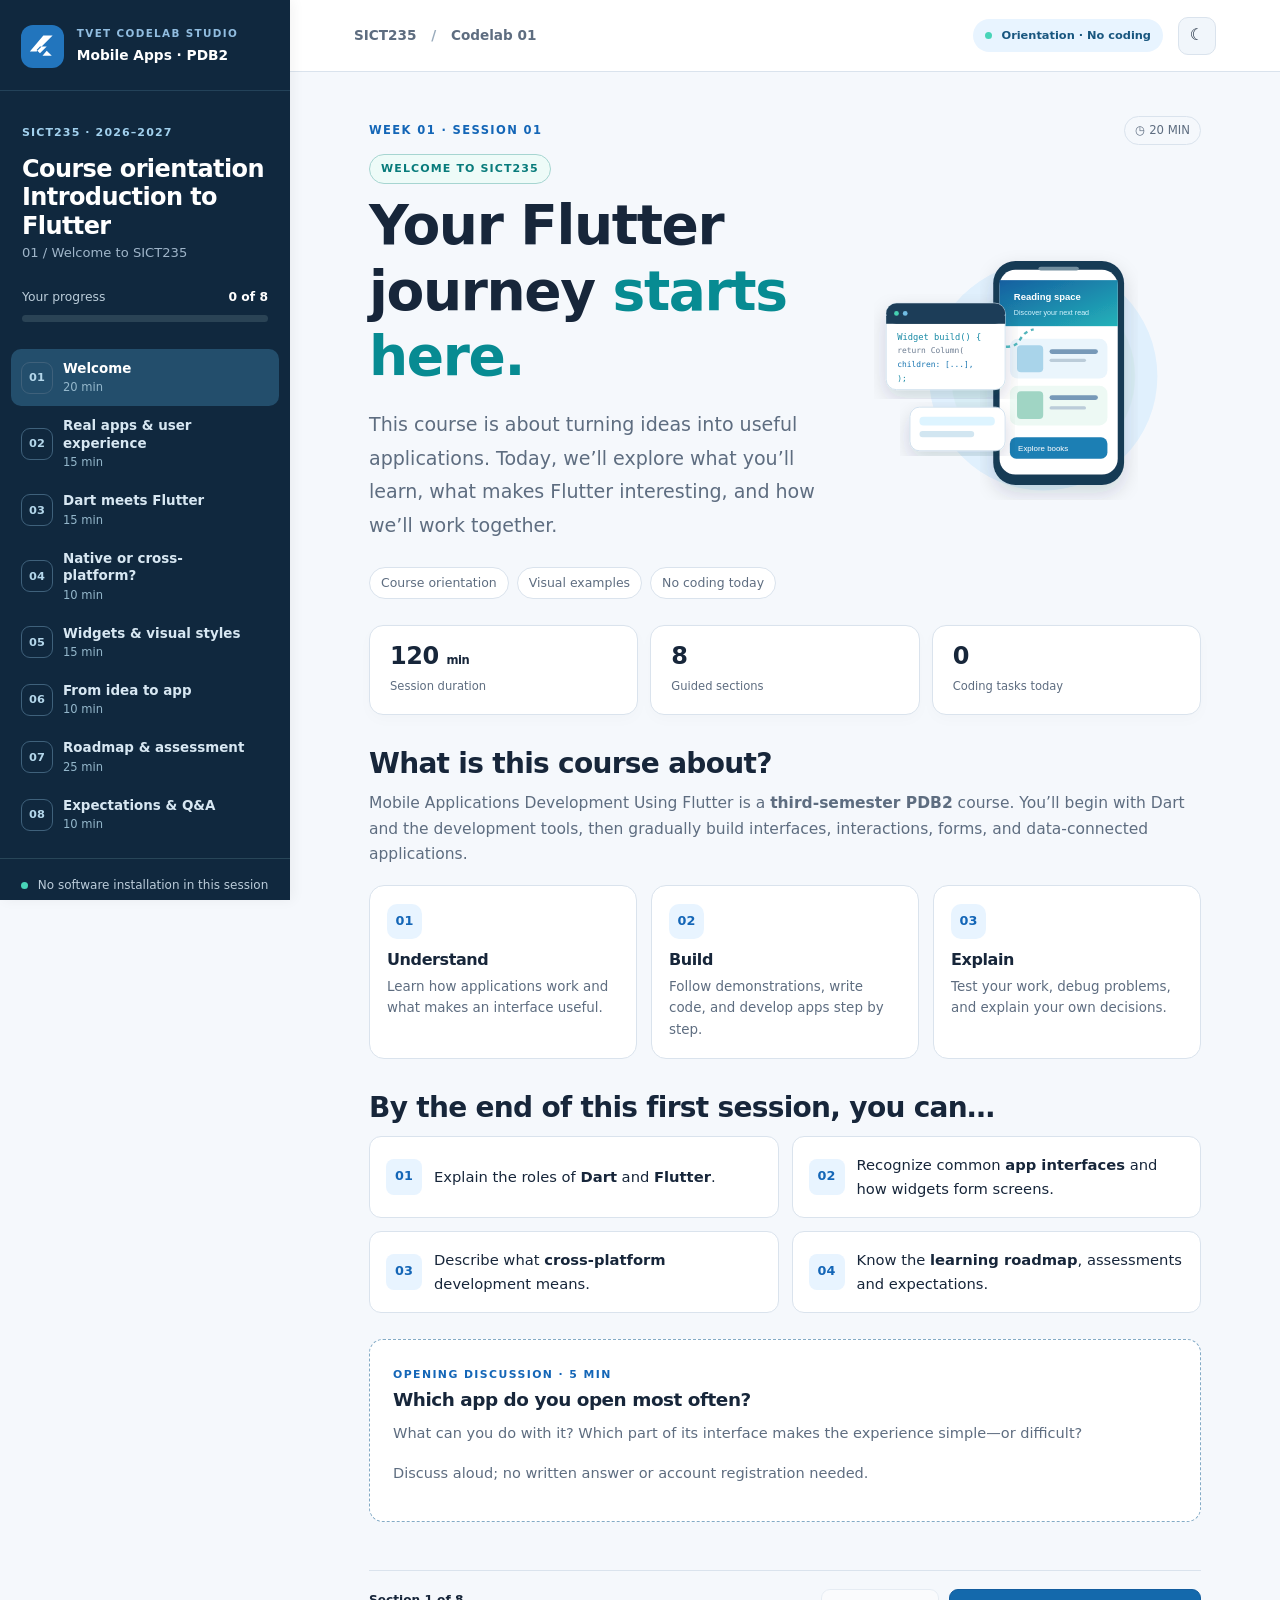
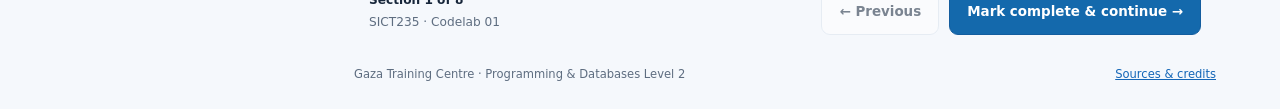
==== commit 125aa00d: "Remove commented button and duplicate content Removed commented button for meeting Dash and duplicat" ====
--- a/index.html
+++ b/index.html
@@ -55,10 +55,9 @@
 <p class="lead">This course is about turning ideas into useful applications. Today, we’ll explore what you’ll learn, what makes Flutter interesting, and how we’ll work together.</p><div class="hero-tags"><span>Course orientation</span><span>Visual examples</span><span>No coding today</span></div></div><div class="hero-visual"><img alt="Original illustration of a mobile screen, reusable UI components and a laptop" height="320" src="images/hero-flutter.svg" width="430"/></div></div>
 <!--<button aria-label="Jump to section 3 to meet Dash the Flutter mascot" class="dash-jump" id="meetDashJump" type="button"><span aria-hidden="true">✦</span> New: meet Dash, your Flutter study guide <span aria-hidden="true">↗</span></button>-->
 <div class="three-metrics"><div><strong>120 <small>min</small></strong><span>Session duration</span></div><div><strong>8</strong><span>Guided sections</span></div><div><strong>0</strong><span>Coding tasks today</span></div></div>
-<h2>What is this course about?</h2><p class="body-intro">Mobile Applications Development Using Flutter is a <strong>third-semester PDB2</strong> course. You’ll begin with Dart and the development tools, then gradually build interfaces, interactions, forms, and data-connected applications.</p><p class="books-intro-note">We also have one primary course textbook and three supplementary reference books. You’ll find them in the syllabus section, where their relevant chapters are listed alongside up-to-date official documentation to support our lessons.</p>
+<h2>What is this course about?</h2><p class="body-intro">Mobile Applications Development Using Flutter is a <strong>third-semester PDB2</strong> course. You’ll begin with Dart and the development tools, then gradually build interfaces, interactions, forms, and data-connected applications.</p>
 <div class="intro-journey"><article><div class="journey-symbol">01</div><h3>Understand</h3><p>Learn how applications work and what makes an interface useful.</p></article><article><div class="journey-symbol">02</div><h3>Build</h3><p>Follow demonstrations, write code, and develop apps step by step.</p></article><article><div class="journey-symbol">03</div><h3>Explain</h3><p>Test your work, debug problems, and explain your own decisions.</p></article></div>
 <h2>By the end of this first session, you can…</h2><div class="outcome-grid"><div class="outcome"><span class="outcome-icon">01</span><span>Explain the roles of <strong>Dart</strong> and <strong>Flutter</strong>.</span></div><div class="outcome"><span class="outcome-icon">02</span><span>Recognize common <strong>app interfaces</strong> and how widgets form screens.</span></div><div class="outcome"><span class="outcome-icon">03</span><span>Describe what <strong>cross-platform</strong> development means.</span></div><div class="outcome"><span class="outcome-icon">04</span><span>Know the <strong>learning roadmap</strong>, assessments and expectations.</span></div></div>
-<div class="note"><span aria-hidden="true" class="note-icon">✦</span><div><strong>How today works</strong><p>Today’s session is all about getting familiar with Flutter. We’ll explore key concepts through explanations, visuals, and short discussions, with a few optional questions to check your understanding. This is an introductory session, so <strong>no installation, coding, graded activities, or submissions</strong> are required.</p></div></div>
 <div class="discussion"><span class="discussion-label">OPENING DISCUSSION · 5 MIN</span><h3>Which app do you open most often?</h3><p>What can you do with it? Which part of its interface makes the experience simple—or difficult?</p><p class="microcopy">Discuss aloud; no written answer or account registration needed.</p></div>
 </section>
 <!-- SECTION 02 -->
@@ -82,6 +81,189 @@
 <div class="step-meta"><span class="eyebrow">SECTION 03 · THE TOOLS</span><span class="time-tag">◷ 15 MIN</span></div><h1 id="section-2-title">Dart is the language.<br/><em>Flutter is the toolkit.</em></h1><p class="lead">They work together, but they are not the same thing. Knowing the difference makes the rest of the course easier to follow.</p>
 <div class="diagram-frame"><img alt="Dart source code and Flutter framework combine to build a user interface for several platforms" height="290" src="images/dart-flutter-flow.svg" width="900"/><p class="diagram-caption">Conceptual illustration · A developer writes Dart code and uses Flutter APIs to describe the app's UI.</p></div>
 <div class="compare-grid"><div class="compare-card dart"><div class="compare-head"><span class="symbol">D</span><div><span class="micro-label">PROGRAMMING LANGUAGE</span><h3>Dart</h3></div></div><p>The language used to write an app's logic, variables, functions, objects, and Flutter UI code.</p><div class="tag-list"><span>Syntax</span><span>Data</span><span>Functions</span></div></div><div class="compare-card flutter"><div class="compare-head"><span class="symbol">F</span><div><span class="micro-label">UI FRAMEWORK + SDK</span><h3>Flutter</h3></div></div><p>An open-source UI toolkit and SDK, providing core widgets, rendering, and development tools for multiple platforms.</p><div class="tag-list"><span>Widgets</span><span>Layout</span><span>UI tools</span></div></div></div>
+<!-- BEGIN: why-dart-title -->
+<section aria-labelledby="why-dart-title" class="orientation-enrich">
+ <span class="enrich-label">
+  WHY THIS LANGUAGE?
+ </span>
+ <h2 id="why-dart-title">
+  Why did Flutter choose Dart?
+ </h2>
+ <p class="enrich-lead">
+  Dart was selected to combine a fast development workflow with efficient apps and expressive UI code. Each reason below is a short teaching point&mdash;not a coding task.
+ </p>
+ <div class="enrich-grid">
+  <article class="enrich-card">
+   <span aria-hidden="true" class="enrich-icon">
+    01
+   </span>
+   <h3>
+    Flexible compilation: JIT &amp; AOT
+   </h3>
+   <ul class="enrich-points">
+    <li>
+     <strong>
+      JIT
+     </strong>
+     supports fast feedback and hot reload while developing.
+    </li>
+    <li>
+     <strong>
+      AOT
+     </strong>
+     compiles native release code before launch for efficient execution.
+    </li>
+   </ul>
+  </article>
+  <article class="enrich-card">
+   <span aria-hidden="true" class="enrich-icon">
+    02
+   </span>
+   <h3>
+    High-performance execution
+   </h3>
+   <ul class="enrich-points">
+    <li>
+     Native release apps compile to machine code, supporting quick startup and responsiveness.
+    </li>
+    <li>
+     Flutter does not need a JavaScript-to-native bridge just to draw its main UI.
+    </li>
+   </ul>
+  </article>
+  <article class="enrich-card">
+   <span aria-hidden="true" class="enrich-icon">
+    03
+   </span>
+   <h3>
+    Automatic garbage collection
+   </h3>
+   <ul class="enrich-points">
+    <li>
+     Dart manages memory for short-lived objects created during UI updates.
+    </li>
+    <li>
+     Developers spend less effort manually releasing objects and more on app behavior.
+    </li>
+   </ul>
+  </article>
+  <article class="enrich-card">
+   <span aria-hidden="true" class="enrich-icon">
+    04
+   </span>
+   <h3>
+    Approachable, modern OOP
+   </h3>
+   <ul class="enrich-points">
+    <li>
+     Familiar syntax includes classes, objects, functions and collections.
+    </li>
+    <li>
+     Modern language improvements, an active community and clear documentation help learning.
+    </li>
+   </ul>
+  </article>
+  <article class="enrich-card">
+   <span aria-hidden="true" class="enrich-icon">
+    05
+   </span>
+   <h3>
+    Types and safer null handling
+   </h3>
+   <ul class="enrich-points">
+    <li>
+     Static types can catch many mistakes before an app is run.
+    </li>
+    <li>
+     Null safety and null-aware operators make missing values more explicit.
+    </li>
+   </ul>
+  </article>
+  <article class="enrich-card">
+   <span aria-hidden="true" class="enrich-icon">
+    06
+   </span>
+   <h3>
+    Declarative interface building
+   </h3>
+   <ul class="enrich-points">
+    <li>
+     Widgets act as lightweight, immutable descriptions of the screen.
+    </li>
+    <li>
+     When state changes, Flutter rebuilds the affected UI description instead of manually editing each element.
+    </li>
+   </ul>
+  </article>
+  <article class="enrich-card">
+   <span aria-hidden="true" class="enrich-icon">
+    07
+   </span>
+   <h3>
+    Layout, styling &amp; logic in Dart
+   </h3>
+   <ul class="enrich-points">
+    <li>
+     Widget composition and properties describe layout, appearance and behavior using Dart.
+    </li>
+    <li>
+     Compared with HTML + CSS + JavaScript, there is less switching between different syntaxes; Flutter also provides layout-debugging tools.
+    </li>
+   </ul>
+  </article>
+ </div>
+ <div aria-label="Illustration showing how one Dart source supports different development and release compilation modes" class="enrich-visual" role="group">
+  <div class="dart-compile-flow">
+   <div class="dart-source-tag">
+    DART SOURCE
+    <br/>
+    <small>
+     Same language
+    </small>
+   </div>
+   <div class="dart-lanes">
+    <div class="dart-lane">
+     <strong>
+      During development
+     </strong>
+     <span>
+      JIT &rarr; quick iteration
+     </span>
+     <small>
+      Change code, hot reload, keep working.
+     </small>
+    </div>
+    <div class="dart-lane">
+     <strong>
+      Native release build
+     </strong>
+     <span>
+      AOT &rarr; machine code
+     </span>
+     <small>
+      Optimized executable for supported native targets.
+     </small>
+    </div>
+   </div>
+  </div>
+  <p class="enrich-visual-caption">
+   Conceptual view: web targets have their own compilation pipeline, including JavaScript and WebAssembly. We will study the technical details later.
+  </p>
+ </div>
+ <p class="enrich-source">
+  Further reading:
+  <a href="https://dart.dev/overview" rel="noopener noreferrer" target="_blank">
+   Dart overview
+  </a>
+  &middot;
+  <a href="https://dart.dev/null-safety" rel="noopener noreferrer" target="_blank">
+   Sound null safety
+  </a>
+ </p>
+</section>
+
+<!-- END: why-dart-title -->
+
 <div class="dash-intro"><span aria-hidden="true">✦</span><div><strong>Meet your Flutter study buddy.</strong><p>Flutter and Dart share an official mascot called <strong>Dash</strong>. Her profile below is our playful directory of trusted learning resources. No accounts or sign-ups needed today.</p></div></div>
 <div aria-label="Dash, official Flutter and Dart mascot, illustrated as a classroom study guide" class="dash-profile" id="dash-profile">
 <div class="dash-profile-top"><div class="dash-profile-cover"><span>STUDENT GUIDE · SICT235</span><span>BUILD · LEARN · EXPLORE</span></div>
@@ -114,7 +296,33 @@
 <a class="dash-contact" href="https://docs.flutter.dev/dash" rel="noopener noreferrer" target="_blank"><span aria-hidden="true" class="dash-contact-symbol">✦</span><span><strong>Dash’s story</strong><small>Meet the official mascot</small></span><span aria-hidden="true" class="dash-contact-arrow">↗</span></a>
 </div>
 </details>
+ 
 <p class="dash-credit">Dash is the official Flutter and Dart mascot. The classroom artwork above is an original, unofficial illustration for this course—not an official Flutter website avatar.</p>
+
+<!-- TAKE DASH WITH YOU -->
+<div style="margin:18px 0 14px;">
+
+  <a href="Take_Dash_With_You.html"
+     download="Take_Dash_With_You.html"
+     class="primary"
+     style="display:inline-flex;
+            align-items:center;
+            gap:10px;
+            text-decoration:none;">
+
+    ↓ Take Dash with You
+
+  </a>
+
+  <p class="microcopy">
+    Save Dash's interactive resource card
+    with her picture and clickable official links.
+    Keep it for your entire Flutter journey!
+  </p>
+
+</div>
+<!-- END TAKE DASH WITH YOU -->
+
 </div>
 </div>
 <div class="concept-check" data-question="dart-flutter"><div class="check-heading"><span class="question-mark">?</span><div><span class="section-label">QUICK CHECK · NO GRADE</span><h3>Which statement is correct?</h3></div></div><div class="answer-options"><button class="answer" data-correct="false" type="button">Flutter is a programming language; Dart is a mobile device.</button><button class="answer" data-correct="true" type="button">Dart is a programming language; Flutter provides widgets and development tools.</button><button class="answer" data-correct="false" type="button">Dart is only used to design app icons.</button></div><p aria-live="polite" class="answer-feedback" role="status"></p></div>
@@ -123,7 +331,191 @@
 <!-- SECTION 04 -->
 <section aria-labelledby="section-3-title" class="lesson-step" data-panel="3" hidden="">
 <div class="step-meta"><span class="eyebrow">SECTION 04 · APP TARGETS</span><span class="time-tag">◷ 10 MIN</span></div><h1 id="section-3-title">Native or <em>cross-platform?</em></h1><p class="lead">Traditionally, Android and iOS apps may be developed as separate projects. Flutter can reuse much of one Dart codebase across several platforms, while platform-specific tools and adaptations are still sometimes needed.</p>
-<div class="diagram-frame"><img alt="Left: two separate projects for Android and iOS. Right: one shared Flutter project targeting both, with platform-specific finishing steps." height="270" src="images/native-vs-cross.svg" width="900"/><p class="diagram-caption">Conceptual comparison: shared code reduces duplication but does not remove platform requirements.</p></div><div class="platforms"><div class="platform-card"><span aria-hidden="true" class="platform-icon">▯</span><h3>Android</h3><p>Mobile apps</p></div><div class="platform-card"><span aria-hidden="true" class="platform-icon">◉</span><h3>iOS</h3><p>Mobile apps</p></div><div class="platform-card emphasized"><span aria-hidden="true" class="platform-icon">⌘</span><h3>Web</h3><p>Browser apps</p></div><div class="platform-card"><span aria-hidden="true" class="platform-icon">▦</span><h3>Windows</h3><p>Desktop apps</p></div><div class="platform-card"><span aria-hidden="true" class="platform-icon">▤</span><h3>macOS</h3><p>Desktop apps</p></div><div class="platform-card"><span aria-hidden="true" class="platform-icon">⌁</span><h3>Linux</h3><p>Desktop apps</p></div></div>
+<div class="diagram-frame"><img alt="Left: two separate projects for Android and iOS. Right: one shared Flutter project targeting both, with platform-specific finishing steps." height="270" src="images/native-vs-cross.svg" width="900"/><p class="diagram-caption">Conceptual comparison: shared code reduces duplication but does not remove platform requirements.</p></div>
+<!-- BEGIN: why-flutter-title -->
+<section aria-labelledby="why-flutter-title" class="orientation-enrich">
+ <span class="enrich-label">
+  THE REASONS BEHIND THE TOOLKIT
+ </span>
+ <h2 id="why-flutter-title">
+  Why choose Flutter?
+ </h2>
+ <p class="enrich-lead">
+  The value of Flutter goes beyond one codebase. These points cover development costs, consistency, community, performance and native integration.
+ </p>
+ <div class="flutter-benefit-grid">
+  <article class="enrich-card">
+   <span aria-hidden="true" class="enrich-icon">
+    01
+   </span>
+   <h3>
+    One shared codebase
+   </h3>
+   <ul class="enrich-points">
+    <li>
+     Reuse much of the same Dart application across Android, iOS, web and desktop.
+    </li>
+    <li>
+     Platform-specific setup or code may still be necessary for some features.
+    </li>
+   </ul>
+  </article>
+  <article class="enrich-card">
+   <span aria-hidden="true" class="enrich-icon">
+    02
+   </span>
+   <h3>
+    Fewer languages to learn
+   </h3>
+   <ul class="enrich-points">
+    <li>
+     Avoid rebuilding the same features separately in several platform languages.
+    </li>
+    <li>
+     Teams can share knowledge and spend less time switching between toolchains.
+    </li>
+   </ul>
+  </article>
+  <article class="enrich-card">
+   <span aria-hidden="true" class="enrich-icon">
+    03
+   </span>
+   <h3>
+    Lower cost, shorter cycles
+   </h3>
+   <ul class="enrich-points">
+    <li>
+     Shared development reduces duplicated work and coordination across separate teams.
+    </li>
+    <li>
+     Deliver fixes and new features across targets with a more coordinated schedule.
+    </li>
+   </ul>
+  </article>
+  <article class="enrich-card">
+   <span aria-hidden="true" class="enrich-icon">
+    04
+   </span>
+   <h3>
+    More consistent maintenance
+   </h3>
+   <ul class="enrich-points">
+    <li>
+     Shared logic helps avoid mismatched features and repeated bugs.
+    </li>
+    <li>
+     A common codebase makes updates and troubleshooting easier to coordinate.
+    </li>
+   </ul>
+  </article>
+  <article class="enrich-card">
+   <span aria-hidden="true" class="enrich-icon">
+    05
+   </span>
+   <h3>
+    Google-backed &amp; open source
+   </h3>
+   <ul class="enrich-points">
+    <li>
+     Flutter was created by Google and is developed in the open.
+    </li>
+    <li>
+     Community contributors help shape the framework alongside its maintainers.
+    </li>
+   </ul>
+  </article>
+  <article class="enrich-card">
+   <span aria-hidden="true" class="enrich-icon">
+    06
+   </span>
+   <h3>
+    An active contributor ecosystem
+   </h3>
+   <ul class="enrich-points">
+    <li>
+     Contributors improve code, fix bugs and refine documentation.
+    </li>
+    <li>
+     They share examples, educational resources, feedback and reusable packages.
+    </li>
+   </ul>
+  </article>
+  <article class="enrich-card">
+   <span aria-hidden="true" class="enrich-icon">
+    07
+   </span>
+   <h3>
+    High-performance rendering
+   </h3>
+   <ul class="enrich-points">
+    <li>
+     Flutter draws its own widgets rather than wrapping a web page inside a native app.
+    </li>
+    <li>
+     Its rendering pipeline and native compilation aim for fluid, responsive interfaces; actual results depend on the app and device.
+    </li>
+   </ul>
+  </article>
+  <article class="enrich-card">
+   <span aria-hidden="true" class="enrich-icon">
+    08
+   </span>
+   <h3>
+    Native integration &amp; future reach
+   </h3>
+   <ul class="enrich-points">
+    <li>
+     Platform channels and plugins connect Flutter in both directions with native code, including cameras, sensors and storage.
+    </li>
+    <li>
+     Flutter views can join existing native apps; specialized embedders reach additional devices, though not every OS is officially supported.
+    </li>
+   </ul>
+  </article>
+ </div>
+ <div aria-label="Illustrative one shared Flutter codebase reused across mobile, web and desktop targets" class="enrich-visual" role="group">
+  <div class="flutter-platform-flow">
+   <span class="flutter-code-pill">
+    One Flutter project
+   </span>
+   <span aria-hidden="true" class="flutter-flow-arrow">
+    &rarr;
+   </span>
+   <span class="flutter-platform-pill">
+    📱 Mobile
+   </span>
+   <span class="flutter-platform-pill">
+    🌐 Web
+   </span>
+   <span class="flutter-platform-pill">
+    ▣ Desktop
+   </span>
+  </div>
+  <p class="enrich-visual-caption">
+   Shared project, multiple destinations. Platform-specific setup and adjustments may still be necessary.
+  </p>
+ </div>
+ <p class="flutter-possibility-note">
+  <strong>
+   Looking ahead:
+  </strong>
+  Flutter can be embedded in smart displays, vehicle interfaces and other custom systems. This is a possibility&mdash;not a promise that watchOS or every smartwatch is an officially supported Flutter target.
+ </p>
+ <p class="enrich-source">
+  Further reading:
+  <a href="https://docs.flutter.dev/resources/faq" rel="noopener noreferrer" target="_blank">
+   Official Flutter FAQ
+  </a>
+  &middot;
+  <a href="https://docs.flutter.dev/embedded" rel="noopener noreferrer" target="_blank">
+   Embedded Flutter
+  </a>
+ </p>
+</section>
+
+<!-- END: why-flutter-title -->
+  
+<div class="platforms"><div class="platform-card"><span aria-hidden="true" class="platform-icon">▯</span><h3>Android</h3><p>Mobile apps</p></div><div class="platform-card"><span aria-hidden="true" class="platform-icon">◉</span><h3>iOS</h3><p>Mobile apps</p></div><div class="platform-card emphasized"><span aria-hidden="true" class="platform-icon">⌘</span><h3>Web</h3><p>Browser apps</p></div><div class="platform-card"><span aria-hidden="true" class="platform-icon">▦</span><h3>Windows</h3><p>Desktop apps</p></div><div class="platform-card"><span aria-hidden="true" class="platform-icon">▤</span><h3>macOS</h3><p>Desktop apps</p></div><div class="platform-card"><span aria-hidden="true" class="platform-icon">⌁</span><h3>Linux</h3><p>Desktop apps</p></div></div>
 <div class="content-card featured"><div><span class="micro-label">OUR LEARNING PATH</span><h3>We'll begin with Flutter on the web.</h3><p>We’ll use Chrome for the first Flutter run (Session 04). It’s a practical starting point for typical student laptops, without requiring an Android emulator immediately.</p></div><div aria-hidden="true" class="small-browser"><div class="browser-top"><i></i><i></i><i></i><span>localhost</span></div><div class="browser-ui"><div class="browser-title"></div><div class="browser-row"></div><div class="browser-row short"></div><div class="browser-button"></div></div></div></div>
 <div class="note caution"><span aria-hidden="true" class="note-icon">!</span><div><strong>Important distinction</strong><p>One shared codebase is not a promise of identical appearance, device features, or build tools on every platform. For example, producing an iOS app requires Apple-specific tools.</p></div></div>
 <div class="discussion"><span class="discussion-label">DISCUSS</span><h3>Why might a browser be a useful first target?</h3><p>Consider download size, laptop capabilities, and how quickly students can see their results.</p></div>
@@ -134,6 +526,173 @@
 <h1 id="section-4-title">Meet the <em>widgets.</em></h1>
 <p class="lead">A <strong>widget</strong> is a building block that describes part of a Flutter interface. A screen is built by combining smaller pieces, just like a page is composed of headings, images and buttons.</p>
 <div class="diagram-frame widget-graphic"><img alt="Simplified visual widget tree: App contains a screen, the screen contains a content layout and the layout contains a greeting and button. A preview phone appears alongside." height="345" src="images/widget-tree.svg" width="900"/><p class="diagram-caption">A simplified <strong>widget tree</strong>: smaller parts are nested inside larger parts. We’ll write actual Flutter widget code in later sessions.</p></div>
+<!-- BEGIN: ui-quality-title -->
+<section aria-labelledby="ui-quality-title" class="orientation-enrich">
+ <span class="enrich-label">
+  INTERFACE QUALITY
+ </span>
+ <h2 id="ui-quality-title">
+  High-quality interfaces, your design choices
+ </h2>
+ <p class="enrich-lead">
+  Flutter can draw detailed interfaces while offering reusable widgets, platform design styles and room for fully custom visuals.
+ </p>
+ <div class="ui-quality-cards">
+  <article class="enrich-card">
+   <span aria-hidden="true" class="enrich-icon">
+    01
+   </span>
+   <h3>
+    Fine control over pixels
+   </h3>
+   <ul class="enrich-points">
+    <li>
+     Flutter renders its interface with its own drawing system instead of relying on platform-provided controls.
+    </li>
+    <li>
+     Developers can customize shapes, spacing, colors and animation in detail.
+    </li>
+   </ul>
+  </article>
+  <article class="enrich-card">
+   <span aria-hidden="true" class="enrich-icon">
+    02
+   </span>
+   <h3>
+    Rich, reusable widget API
+   </h3>
+   <ul class="enrich-points">
+    <li>
+     Compose small widgets into larger screens and custom components.
+    </li>
+    <li>
+     Reuse those components to keep interfaces consistent and easier to maintain.
+    </li>
+   </ul>
+  </article>
+  <article class="enrich-card">
+   <span aria-hidden="true" class="enrich-icon">
+    03
+   </span>
+   <h3>
+    Faithful layouts
+   </h3>
+   <ul class="enrich-points">
+    <li>
+     Layout constraints and widget properties help reproduce a design accurately.
+    </li>
+    <li>
+     Complex arrangements can be built without depending on browser CSS layout rules.
+    </li>
+   </ul>
+  </article>
+  <article class="enrich-card">
+   <span aria-hidden="true" class="enrich-icon">
+    04
+   </span>
+   <h3>
+    Platform design choices
+   </h3>
+   <ul class="enrich-points">
+    <li>
+     Material follows Google-inspired interaction and visual patterns; Cupertino follows Apple-inspired patterns.
+    </li>
+    <li>
+     You can adapt to a platform or create a fully custom design.
+    </li>
+   </ul>
+  </article>
+  <article class="enrich-card">
+   <span aria-hidden="true" class="enrich-icon">
+    05
+   </span>
+   <h3>
+    Natural look &amp; feel
+   </h3>
+   <ul class="enrich-points">
+    <li>
+     Fonts, transitions, gestures and interaction feedback can match platform expectations.
+    </li>
+    <li>
+     Developers still decide how much their app should adapt between devices.
+    </li>
+   </ul>
+  </article>
+ </div>
+ <div class="enrich-visual">
+  <span class="enrich-label">
+   ONE WELCOME SCREEN &middot; THREE STYLES
+  </span>
+  <div aria-label="Three illustrative UI appearances with a common structure" class="ui-preview-row">
+   <div class="ui-style-preview">
+    <strong>
+     Material-inspired
+    </strong>
+    <div class="ui-mini-screen">
+     <div class="ui-mini-bar">
+      Welcome
+     </div>
+     <div class="ui-mini-main">
+      <span class="ui-mini-label">
+       Hello, student!
+      </span>
+      <div class="ui-mini-button">
+       Continue
+      </div>
+     </div>
+    </div>
+   </div>
+   <div class="ui-style-preview ios">
+    <strong>
+     Cupertino-inspired
+    </strong>
+    <div class="ui-mini-screen">
+     <div class="ui-mini-bar">
+      Welcome
+     </div>
+     <div class="ui-mini-main">
+      <span class="ui-mini-label">
+       Hello, student!
+      </span>
+      <div class="ui-mini-button">
+       Continue
+      </div>
+     </div>
+    </div>
+   </div>
+   <div class="ui-style-preview custom">
+    <strong>
+     Custom look
+    </strong>
+    <div class="ui-mini-screen">
+     <div class="ui-mini-bar">
+      Welcome
+     </div>
+     <div class="ui-mini-main">
+      <span class="ui-mini-label">
+       Hello, student!
+      </span>
+      <div class="ui-mini-button">
+       Continue
+      </div>
+     </div>
+    </div>
+   </div>
+  </div>
+  <p class="enrich-visual-caption">
+   Original HTML illustrations, not real Flutter apps. Same content; different styling choices.
+  </p>
+ </div>
+ <p class="enrich-source">
+  Further reading:
+  <a href="https://docs.flutter.dev/resources/architectural-overview" rel="noopener noreferrer" target="_blank">
+   Flutter architectural overview
+  </a>
+ </p>
+</section>
+
+<!-- END: ui-quality-title -->
+
 <h2>Flutter is not limited to one visual style</h2><p class="body-intro">The <strong>Flutter core</strong> provides common building blocks. <strong>Material 3</strong> follows Google’s design language; <strong>Cupertino</strong> follows Apple’s. A developer can also create a custom style.</p>
 <div class="diagram-frame"><img alt="Three visual design choices—Material, Cupertino and custom style—built on Flutter's shared core widgets, engine and platform layer." height="285" src="images/design-systems.svg" width="900"/><p class="diagram-caption">Original simplified illustration based on current official Flutter UI documentation.</p></div>
 <div class="two-columns"><div class="content-card"><div class="micro-label">MATERIAL 3</div><h3>Google-inspired controls</h3><p>Commonly used for Android-style and general cross-platform interfaces.</p></div><div class="content-card"><div class="micro-label">CUPERTINO</div><h3>Apple-inspired controls</h3><p>Familiar iOS-style navigation, controls and interaction patterns.</p></div></div>
@@ -154,196 +713,7 @@
 <div class="diagram-frame"><img alt="Iterative workflow: Plan, Sketch, Build, Test, Improve, Deliver, with a loop returning from Improve to Build" height="255" src="images/app-workflow.svg" width="900"/></div>
 <div class="workflow-blurbs"><div><span>01</span><strong>Plan</strong><p>Identify the user and the task.</p></div><div><span>02</span><strong>Design</strong><p>Sketch how the screen should work.</p></div><div><span>03</span><strong>Build</strong><p>Write the Dart and Flutter code.</p></div><div><span>04</span><strong>Test &amp; improve</strong><p>Check behavior and fix problems.</p></div></div>
 
-<!-- FROM WEB DEVELOPMENT TO FLUTTER -->
-<style>
-  .web-flutter-bridge {
-    margin: 30px 0;
-    padding: 24px;
-    background: var(--paper);
-    border: 1px solid var(--line);
-    border-radius: 20px;
-  }
-
-  .web-flutter-bridge .bridge-kicker {
-    display: block;
-    color: var(--accent2);
-    font-size: .7rem;
-    font-weight: 800;
-    letter-spacing: .1em;
-    margin-bottom: 10px;
-  }
-
-  .web-flutter-bridge h2 {
-    margin: 0 0 12px;
-    font-size: clamp(1.35rem, 3vw, 1.8rem);
-  }
-
-  .web-flutter-bridge .bridge-intro {
-    color: var(--muted);
-    line-height: 1.7;
-    margin-bottom: 22px;
-  }
-
-  .web-flutter-bridge .bridge-map {
-    display: grid;
-    grid-template-columns: repeat(3, minmax(0, 1fr));
-    gap: 12px;
-  }
-
-  .web-flutter-bridge .bridge-item {
-    padding: 17px 12px;
-    border: 1px solid var(--line);
-    background: var(--paper2);
-    border-radius: 14px;
-    text-align: center;
-    min-width: 0;
-  }
-
-  .web-flutter-bridge .bridge-source {
-    display: block;
-    font-size: 1.15rem;
-    font-weight: 850;
-    color: var(--accent);
-  }
-
-  .web-flutter-bridge .bridge-arrow {
-    display: block;
-    color: var(--accent2);
-    font-size: 1.5rem;
-    margin: 10px 0;
-  }
-
-  .web-flutter-bridge .bridge-item strong {
-    display: block;
-    font-size: .95rem;
-  }
-
-  .web-flutter-bridge .bridge-item p {
-    font-size: .8rem;
-    color: var(--muted);
-    margin: 8px 0 0;
-    line-height: 1.5;
-  }
-
-  .web-flutter-bridge .bridge-comparison {
-    display: grid;
-    grid-template-columns: repeat(2, minmax(0, 1fr));
-    gap: 16px;
-    margin-top: 24px;
-  }
-
-  .web-flutter-bridge .bridge-example {
-    border: 1px solid var(--line);
-    border-radius: 16px;
-    padding: 15px;
-    min-width: 0;
-    background: var(--paper2);
-  }
-
-  .web-flutter-bridge .bridge-example h3 {
-    font-size: .95rem;
-    margin: 0 0 12px;
-  }
-
-  .web-flutter-bridge .bridge-preview {
-    border-radius: 12px;
-    overflow: hidden;
-    background: #fff;
-    color: #182a3c;
-    border: 1px solid #dae4ec;
-  }
-
-  .web-flutter-bridge .bridge-browser-bar {
-    display: flex;
-    align-items: center;
-    gap: 5px;
-    background: #edf2f7;
-    padding: 10px 12px;
-  }
-
-  .web-flutter-bridge .bridge-browser-bar i {
-    display: block;
-    width: 8px;
-    height: 8px;
-    background: #a8b8c6;
-    border-radius: 50%;
-  }
-
-  .web-flutter-bridge .bridge-browser-bar small {
-    margin-left: auto;
-    color: #65798a;
-    font-size: .65rem;
-  }
-
-  .web-flutter-bridge .bridge-app-bar {
-    padding: 12px 15px;
-    background: #176ba8;
-    color: white;
-    font-size: .85rem;
-    font-weight: 750;
-  }
-
-  .web-flutter-bridge .bridge-preview-body {
-    padding: 24px 14px;
-    text-align: center;
-  }
-
-  .web-flutter-bridge .bridge-preview-body strong {
-    display: block;
-    font-size: 1rem;
-  }
-
-  .web-flutter-bridge .bridge-preview-body p {
-    margin: 8px 0 15px;
-    color: #65798a;
-    font-size: .78rem;
-  }
-
-  .web-flutter-bridge .bridge-fake-button {
-    display: inline-block;
-    padding: 9px 22px;
-    background: #1675ba;
-    color: white;
-    border-radius: 8px;
-    font-size: .8rem;
-    font-weight: 700;
-  }
-
-  .web-flutter-bridge .bridge-note {
-    margin-top: 12px;
-    color: var(--muted);
-    font-size: .8rem;
-    line-height: 1.65;
-  }
-
-  .web-flutter-bridge .bridge-takeaway {
-    margin-top: 20px;
-    padding: 16px 18px;
-    background: var(--pale);
-    border-radius: 12px;
-    color: var(--ink);
-    line-height: 1.65;
-    font-size: .88rem;
-  }
-
-  .web-flutter-bridge .bridge-question {
-    margin-top: 18px;
-    padding-top: 15px;
-    border-top: 1px dashed var(--line);
-    font-size: .9rem;
-  }
-
-  @media (max-width: 700px) {
-    .web-flutter-bridge {
-      padding: 18px;
-    }
-
-    .web-flutter-bridge .bridge-map,
-    .web-flutter-bridge .bridge-comparison {
-      grid-template-columns: 1fr;
-    }
-  }
-</style>
+
 
 <div class="web-flutter-bridge">
 
@@ -494,109 +864,8 @@
 <!-- END WEB DEVELOPMENT → FLUTTER BRIDGE -->
 
 <!--<div class="mini-simulation"><div><span class="micro-label">INTERACTIVE CONCEPT DEMO</span><h3>See how a UI change feels</h3><p>Flutter supports hot reload during development, helping developers see many code changes without restarting the entire app. Try an illustrative color change below.</p><button class="primary mini-demo-button" id="simulateChange" type="button">Simulate a color change <span aria-hidden="true">↻</span></button><p class="microcopy">Simulation only — this page is not running Flutter or demonstrating actual hot reload timing.</p></div><div aria-label="Preview panel" class="demo-tiles"><div class="demo-tile-top">Example app</div><div class="demo-tile-body"><div class="demo-tile-circle"></div><p>Welcome back!</p><div class="demo-tile-action" id="colorDemo">Continue</div></div></div></div>-->
-<style>
-/* Session 01: phone UI demo patch */
-.mini-simulation {
-  display: grid;
-  grid-template-columns: minmax(0, 1fr) minmax(240px, 295px);
-  align-items: center;
-  gap: clamp(22px, 4vw, 42px);
-  width: 100%;
-  margin: 26px 0;
-  padding: clamp(22px, 3vw, 32px);
-  border: 1px solid var(--line);
-  border-radius: 22px;
-  background: var(--paper);
-  box-sizing: border-box;
-}
-.mini-simulation-copy { min-width: 0; }
-.mini-simulation-copy h3 { font-size: clamp(1.25rem, 2.2vw, 1.55rem); margin: 10px 0 12px; }
-.mini-simulation-copy .mini-simulation-description,
-.mini-simulation-copy .mini-simulation-note {
-  max-width: 52ch;
-  line-height: 1.75;
-  text-align: justify;
-  text-justify: inter-word;
-  hyphens: auto;
-}
-.mini-simulation-copy .mini-simulation-note { font-size: .8rem; margin: 16px 0 0; }
-.mini-simulation-copy .mini-demo-button { margin: 20px 0 0; }
-.demo-phone-stage { width: 100%; display: flex; flex-direction: column; align-items: center; gap: 11px; min-width: 0; }
-.demo-phone {
-  width: min(100%, 250px);
-  aspect-ratio: 250 / 475;
-  border: 8px solid #203247;
-  border-radius: 37px;
-  background: #fff;
-  box-shadow: 0 18px 30px rgba(20, 43, 69, .19), 0 3px 8px rgba(20, 43, 69, .12);
-  padding: 5px;
-  box-sizing: border-box;
-  overflow: hidden;
-}
-.demo-phone-screen {
-  height: 100%; width: 100%; overflow: hidden;
-  border-radius: 25px; background: #f8fbff; color: #172b40;
-  display: flex; flex-direction: column; position: relative;
-}
-.demo-phone-status {
-  height: 30px; padding: 7px 15px 2px;
-  display: flex; justify-content: space-between; align-items: flex-start;
-  font-size: 10px; font-weight: 800; color: #1b3044;
-}
-.demo-phone-status-icons { display: inline-flex; align-items: center; gap: 6px; font-size: 10px; }
-.demo-phone-appbar {
-  display: flex; align-items: center; justify-content: space-between;
-  height: 51px; flex-shrink: 0; padding: 0 16px;
-  background: #1b70b7; color: #fff; transition: background .22s ease;
-}
-.demo-phone-appbar strong { font-size: 13px; font-weight: 750; }
-.demo-phone-appbar > span { font-size: 22px; line-height: 1; }
-.demo-phone-main {
-  flex: 1; min-height: 0; display: flex; flex-direction: column;
-  align-items: center; justify-content: center; padding: 18px 15px 20px; text-align: center;
-}
-.demo-phone-avatar {
-  display: grid; place-items: center; width: 76px; height: 76px;
-  flex: 0 0 76px; border-radius: 50%; margin-bottom: 17px;
-  font-size: 30px; background: #deeffc; color: #287cba;
-  transition: background .22s ease, color .22s ease;
-}
-.demo-phone-main h4 { margin: 0; font-size: 17px; line-height: 1.4; }
-.demo-phone-main p { margin: 9px 0 20px; color: #647a8f; line-height: 1.45; font-size: 11.5px; }
-.demo-phone .demo-tile-action {
-  display: grid; place-items: center; width: 84%; height: 43px;
-  margin: 0; padding: 0 8px; box-sizing: border-box; border-radius: 10px;
-  background: #1b70b7; color: #fff; font-size: 12px; font-weight: 760;
-  transition: background .22s ease;
-}
-.demo-phone.color-alt .demo-phone-appbar,
-.demo-phone.color-alt .demo-tile-action { background: #8651b1; }
-.demo-phone.color-alt .demo-phone-avatar { background: #f0e5ff; color: #8651b1; }
-.demo-phone-tabs {
-  display: flex; justify-content: space-around; align-items: center;
-  height: 54px; flex-shrink: 0; border-top: 1px solid #e1eaf3; background: #fff;
-}
-.demo-phone-tabs span { display: flex; flex-direction: column; align-items: center; gap: 2px; color: #7891a7; font-size: 16px; line-height: 1; }
-.demo-phone-tabs span.active { color: #1b70b7; }
-.demo-phone-tabs small { font-size: 9px; }
-.demo-phone-home { width: 72px; height: 4px; flex-shrink: 0; border-radius: 10px; background: #203247; margin: 5px auto 7px; }
-.demo-phone-caption { margin: 0; color: var(--muted); font-size: .74rem; text-align: center; }
-@media (max-width: 800px) {
-  .mini-simulation { grid-template-columns: 1fr; }
-  .mini-simulation-copy .mini-simulation-description,
-  .mini-simulation-copy .mini-simulation-note { max-width: none; }
-  .demo-phone { width: min(100%, 250px); }
-}
-@media (max-width: 430px) {
-  .mini-simulation { padding: 19px 14px; gap: 18px; }
-  .mini-simulation-copy .mini-demo-button { width: 100%; }
-}
-
-.demo-phone:has(#colorDemo.color-alt) .demo-phone-appbar,
-.demo-phone:has(#colorDemo.color-alt) .demo-tile-action {background:#8651b1;}
-.demo-phone:has(#colorDemo.color-alt) .demo-phone-avatar {background:#f0e5ff;color:#8651b1;}
-
-</style>
+
+
 <div class="mini-simulation" aria-label="Interactive Flutter concept demonstration">
   <div class="mini-simulation-copy">
     <span class="micro-label">INTERACTIVE CONCEPT DEMO</span>
@@ -637,41 +906,7 @@
 <div class="step-meta"><span class="eyebrow">SECTION 07 · YOUR SYLLABUS</span><span class="time-tag">◷ 25 MIN</span></div><h1 id="section-6-title">The course at<br/><em>a glance.</em></h1><p class="lead">SICT235 is a third-semester PDB2 course. It follows progressive project-based learning: each topic prepares you to build more complete apps.</p>
 
 <!-- Paste this inside Section 07 after the introductory paragraph. -->
-<style>
-/* Complete official course plan: main syllabus resource */
-.course-plan-welcome-link { margin: 12px 0 18px; font-weight: 700; font-size: .9rem; }
-.course-plan-welcome-link a { text-underline-offset: 4px; }
-.course-plan-card { margin: 25px 0 28px; padding: 22px; background: var(--paper); border: 1px solid var(--line); border-radius: 20px; box-shadow: var(--shadow); }
-.course-plan-card-heading { display: flex; align-items: flex-start; gap: 18px; }
-.course-plan-file-icon { flex: 0 0 58px; width: 58px; height: 72px; border: 2px solid #d79e7b; background: #fff7f1; color: #943e1a; border-radius: 9px; display: grid; place-items: center; font-size: 1rem; font-weight: 900; letter-spacing: .04em; box-shadow: 3px 3px 0 #f1dfd5; }
-.course-plan-card-copy { flex: 1; min-width: 0; }
-.course-plan-card-copy h2 { margin: 5px 0 9px; font-size: clamp(1.25rem,2.2vw,1.65rem); }
-.course-plan-card-copy p { margin: 0 0 7px; color: var(--ink); line-height: 1.7; text-align: justify; text-justify: inter-word; hyphens: auto; }
-.course-plan-meta { color: var(--muted); font-size: .78rem; }
-.course-plan-actions { display: flex; gap: 10px; flex-wrap: wrap; margin: 20px 0 16px; }
-.course-plan-actions a { display: inline-flex; align-items: center; justify-content: center; text-align: center; padding: 11px 16px; border-radius: 10px; font-weight: 700; font-size: .88rem; text-decoration: none; transition: transform .12s ease, box-shadow .12s ease; }
-.course-plan-actions a:hover { transform: translateY(-1px); text-decoration: none; }
-.course-plan-actions a:focus-visible, .course-plan-details summary:focus-visible { outline: 3px solid var(--accent2); outline-offset: 3px; }
-.course-plan-primary { color: #fff !important; background: var(--accent); }
-.course-plan-secondary { border: 1px solid var(--line); color: var(--accent) !important; background: var(--paper2); }
-.course-plan-details { border-top: 1px solid var(--line); padding-top: 13px; }
-.course-plan-details summary { list-style: none; cursor: pointer; font-weight: 720; color: var(--accent); font-size: .9rem; }
-.course-plan-details summary::-webkit-details-marker { display: none; }
-.course-plan-details summary span { display: inline-block; margin-left: 4px; transition: transform .15s ease; }
-.course-plan-details[open] summary span { transform: rotate(180deg); }
-.course-plan-preview { margin-top: 13px; }
-.course-plan-preview iframe { display: block; width: 100%; height: min(74vh,700px); min-height: 430px; border: 1px solid var(--line); border-radius: 12px; background: var(--paper2); }
-.course-plan-fallback { margin: 9px 0 0; color: var(--muted); font-size: .77rem; line-height: 1.5; }
-@media(max-width:600px){
-  .course-plan-card { padding: 16px; margin: 20px 0; }
-  .course-plan-card-heading { gap: 12px; }
-  .course-plan-file-icon { flex-basis: 42px; width: 42px; height: 55px; font-size: .74rem; }
-  .course-plan-actions { flex-direction: column; }
-  .course-plan-actions a { width: 100%; }
-  .course-plan-preview iframe { min-height: 330px; height: 56vh; }
-}
-
-</style>
+
 <div class="course-plan-card" id="official-course-plan">
 <div class="course-plan-card-heading">
 <div aria-hidden="true" class="course-plan-file-icon">PDF</div>
@@ -697,14 +932,7 @@
 
   
 <div class="three-metrics syllabus-metrics"><div><strong>14</strong><span>Teaching weeks</span></div><div><strong>42</strong><span>Teaching sessions</span></div><div><strong>15–16</strong><span>Final assessment weeks</span></div></div>
-<h2>Learning journey</h2>
-<h2>Our first four sessions</h2>
-<div aria-label="The first four course sessions" class="session-strip">
-<div><span>01 · TODAY</span><strong>Introduction and syllabus</strong><p>Understand the course and Flutter’s possibilities.</p></div>
-<div><span>02 · WEEK 01</span><strong>Tools &amp; setup</strong><p>Prepare VS Code and Flutter; begin Dart in parallel.</p></div>
-<div><span>03 · WEEK 01</span><strong>Dart basics</strong><p>Variables, types, null safety, conditions and collections.</p></div>
-<div><span>04 · WEEK 02</span><strong>First Flutter run</strong><p>Create and run a starter app in Chrome.</p></div>
-</div>
+
 <h2>How you’ll learn</h2>
 <div class="intro-journey"><article><div class="journey-symbol">01</div><h3>Watch &amp; understand</h3><p>Short demonstrations and visual explanations introduce each idea.</p></article><article><div class="journey-symbol">02</div><h3>Try &amp; improve</h3><p>Guided coding, independent practice and debugging develop skills.</p></article><article><div class="journey-symbol">03</div><h3>Show understanding</h3><p>Explain your code, consult documentation and respond to feedback.</p></article></div>
 <p class="microcopy">Sessions may be remote or in person; teaching materials and instructions will be shared through the course communication channels.</p>
@@ -722,142 +950,32 @@
 <div class="book-grid">
 <article class="book-card book-beginners">
 <div aria-hidden="true" class="book-cover" style="--book-accent:#7457b8"><span class="book-cover-badge">SICT235</span><span class="book-cover-title">CORE CONCEPTS</span><span class="book-cover-lines"></span><span class="book-cover-brand">FLUTTER · DART</span></div>
-<div class="book-card-content"><span class="book-category">Core reference</span><h3>Flutter for Beginners</h3><p class="book-subtitle">Fourth Edition</p><p class="book-meta">Thomas Bailey &amp; Alessandro Biessek<br/>4th ed. · 2026 · Packt</p>
+<div class="book-card-content"><span class="book-category">Primary TextBook</span><h3>Flutter for Beginners</h3><p class="book-subtitle">Fourth Edition</p><p class="book-meta">Thomas Bailey &amp; Alessandro Biessek<br/>4th ed. · 2026 · Packt</p>
 <p class="book-purpose">A friendly explanation of what Flutter does and how widgets become applications.</p><div class="book-now"><strong>Start here</strong><span>Chapter 1: What Is Flutter and Why Should I Use It?</span></div>
 <a aria-label="View Flutter for Beginners at the publisher" class="book-publisher" href="https://www.packtpub.com/en-us/product/flutter-for-beginners-9781805803652" rel="noopener noreferrer" target="_blank">Publisher / official book page <span aria-hidden="true">↗</span></a></div>
 </article>  
 <article class="book-card book-fundamentals">
 <div aria-hidden="true" class="book-cover" style="--book-accent:#2379aa"><span class="book-cover-badge">SICT235</span><span class="book-cover-title">DART FIRST</span><span class="book-cover-lines"></span><span class="book-cover-brand">FLUTTER · DART</span></div>
-<div class="book-card-content"><span class="book-category">Primary reference</span><h3>Flutter and Dart Fundamentals</h3><p class="book-subtitle">Build Cross-Platform Mobile Apps, Step by Step</p><p class="book-meta">Shereef Abu Al-Maati<br/>2026 · Apress</p>
-<p class="book-purpose">Start with Dart, then move to Flutter. Clear language and programming foundations.</p><div class="book-now"></div>
+<div class="book-card-content"><span class="book-category">Core reference</span><h3>Flutter and Dart Fundamentals</h3><p class="book-subtitle">Build Cross-Platform Mobile Apps, Step by Step</p><p class="book-meta">Shereef Abu Al-Maati<br/>2026 · Apress</p>
+<p class="book-purpose">Start with Dart, then move to Flutter. Clear language and programming foundations.</p>
 <a aria-label="View Flutter and Dart Fundamentals at the publisher" class="book-publisher" href="https://link.springer.com/book/10.1007/979-8-8688-3068-6" rel="noopener noreferrer" target="_blank">Publisher / official book page <span aria-hidden="true">↗</span></a></div>
 </article>
 <article class="book-card book-cookbook">
 <div aria-hidden="true" class="book-cover" style="--book-accent:#ad6550"><span class="book-cover-badge">SICT235</span><span class="book-cover-title">PRACTICAL RECIPES</span><span class="book-cover-lines"></span><span class="book-cover-brand">FLUTTER · DART</span></div>
 <div class="book-card-content"><span class="book-category">Practice reference</span><h3>Flutter Cookbook</h3><p class="book-subtitle">Third Edition</p><p class="book-meta">Simone Alessandria, Martino Yovo &amp; Abu Anwar<br/>3rd ed. · 2026 · Packt</p>
-<p class="book-purpose">Short, focused recipes for setting up, building and troubleshooting apps.</p><div class="book-now"></div>
+<p class="book-purpose">Short, focused recipes for setting up, building and troubleshooting apps.</p>
 <a aria-label="View Flutter Cookbook at the publisher" class="book-publisher" href="https://www.packtpub.com/en-us/product/flutter-cookbook-9781806385430" rel="noopener noreferrer" target="_blank">Publisher / official book page <span aria-hidden="true">↗</span></a></div>
 </article>
 <article class="book-card book-apprentice">
 <div aria-hidden="true" class="book-cover" style="--book-accent:#278d79"><span class="book-cover-badge">SICT235</span><span class="book-cover-title">VISUAL LEARNING</span><span class="book-cover-lines"></span><span class="book-cover-brand">FLUTTER · DART</span></div>
 <div class="book-card-content"><span class="book-category">Supplementary</span><h3>Flutter Apprentice</h3><p class="book-subtitle">Fourth Edition</p><p class="book-meta">Kodeco (Vincent Ngo, Stef Patterson, Alejandro Ulate Fallas &amp; Kevin D. Moore)<br/>4th ed. · 2024 · Kodeco</p>
-<p class="book-purpose">Illustrated introductions to widgets, interface composition and app design.</p><div class="book-now"></div>
+<p class="book-purpose">Illustrated introductions to widgets, interface composition and app design.</p>
 <a aria-label="View Flutter Apprentice at the publisher" class="book-publisher" href="https://assets.koenig.kodeco.com/books/flutter-apprentice" rel="noopener noreferrer" target="_blank">Publisher / official book page <span aria-hidden="true">↗</span></a></div>
 </article></div>
 <div class="book-reading-path"><div aria-hidden="true" class="book-reading-icon">✦</div><div><strong>How to use these resources</strong><p><b>Today:</b> only explore the four book titles and the introductory chapters listed above—no reading or submission is required. <b>Later:</b> follow the chapter references in each Codelab, then check the official Flutter and Dart documentation for current APIs and tooling. Some publisher pages may require access or purchase.</p></div></div>
 <div class="book-outline-link"><a download="" href="resources/Flutter_Plan_26-27.pdf" rel="noopener noreferrer" target="_blank">Download the official course outline (PDF) <span aria-hidden="true">↓</span></a><span>Includes course objectives, schedule, grading, and reading references.</span></div>
 </div><h2>How your work is assessed</h2><p class="body-intro">The components below total <strong>100 marks</strong>. Details follow the published SICT235 course plan.</p>
   
-<!-- CUMULATIVE ASSESSMENT DISTRIBUTION -->
-<style>
-.assessment-cumulative {
-  display: grid;
-  gap: 17px;
-  margin: 24px 0;
-}
-
-.assessment-cumulative .grade-row {
-  display: grid;
-  grid-template-columns: minmax(150px, 1.4fr) minmax(120px, 2.5fr) 40px;
-  align-items: center;
-  gap: 14px;
-  font-size: .87rem;
-}
-
-.assessment-cumulative .grade-row > span {
-  font-weight: 650;
-  color: var(--ink);
-}
-
-.assessment-cumulative .grade-row > strong {
-  text-align: right;
-  font-size: 1rem;
-  color: var(--mark-color);
-}
-
-.assessment-cumulative .grade-track {
-  display: flex;
-  width: 100%;
-  height: 15px;
-  overflow: hidden;
-  border-radius: 20px;
-  background: var(--line);
-}
-
-.assessment-cumulative .grade-track > .seg {
-  display: block;
-  flex: 0 0 var(--weight);
-  width: var(--weight);
-  height: 100%;
-  border-radius: 0;
-  background: var(--segment-color);
-}
-
-.assessment-cumulative .seg:first-child {
-  border-radius: 20px 0 0 20px;
-}
-
-/* Each color represents its own marks out of 100 */
-.assessment-cumulative .seg-assignments {
-  --weight: 20%;
-  --segment-color: #1789c1;
-}
-
-.assessment-cumulative .seg-quizzes {
-  --weight: 10%;
-  --segment-color: #22ad9d;
-}
-
-.assessment-cumulative .seg-interviews {
-  --weight: 10%;
-  --segment-color: #8e69d4;
-}
-
-.assessment-cumulative .seg-project {
-  --weight: 10%;
-  --segment-color: #f0a24a;
-}
-
-.assessment-cumulative .seg-mid {
-  --weight: 20%;
-  --segment-color: #df7196;
-}
-
-.assessment-cumulative .seg-final {
-  --weight: 30%;
-  --segment-color: #476cc5;
-}
-
-.assessment-cumulative .assessment-total {
-  display: flex;
-  justify-content: space-between;
-  border-top: 1px solid var(--line);
-  padding-top: 14px;
-  font-weight: 800;
-  color: var(--ink);
-}
-
-.assessment-cumulative .assessment-total strong {
-  color: var(--accent);
-}
-
-@media (max-width: 600px) {
-  .assessment-cumulative .grade-row {
-    grid-template-columns: minmax(110px, 1.3fr) minmax(90px, 1fr) 28px;
-    gap: 8px;
-    font-size: .74rem;
-  }
-
-  .assessment-cumulative .grade-track {
-    height: 13px;
-  }
-
-  .assessment-cumulative .grade-row > strong {
-    font-size: .83rem;
-  }
-}
-</style>
-
 <div class="assessment-list assessment-cumulative"
      aria-label="Cumulative grading distribution totaling 100 marks">
 
--- a/css/style.css
+++ b/css/style.css
@@ -107,3 +107,552 @@
 @media(max-width:1000px){.book-grid{grid-template-columns:1fr}.book-cover{flex-basis:123px}}
 @media(max-width:600px){.library-heading{align-items:start;flex-direction:column}.book-card{gap:12px;padding:12px}.book-cover{flex-basis:99px;min-height:170px;padding:13px 9px 12px 13px}.book-cover-title{font-size:.79rem}.book-cover-badge,.book-cover-brand{font-size:.45rem}.book-card h3{font-size:.93rem}.book-meta{font-size:.68rem}.book-purpose{font-size:.76rem}.book-reading-path{padding:13px 12px}}
 @media(max-width:365px){.book-card{flex-direction:column}.book-cover{width:116px;min-height:150px;flex-basis:auto}}
+
+
+/* WHY DART — 2 / 3 / 2 CARD LAYOUT */
+
+.orientation-enrich[aria-labelledby="why-dart-title"] > .enrich-grid {
+  display: grid;
+  grid-template-columns: repeat(6, minmax(0, 1fr));
+  gap: 14px;
+}
+
+/* First row: 2 cards */
+.orientation-enrich[aria-labelledby="why-dart-title"]
+.enrich-card:nth-child(1),
+.orientation-enrich[aria-labelledby="why-dart-title"]
+.enrich-card:nth-child(2) {
+  grid-column: span 3;
+}
+
+/* Second row: 3 cards */
+.orientation-enrich[aria-labelledby="why-dart-title"]
+.enrich-card:nth-child(3),
+.orientation-enrich[aria-labelledby="why-dart-title"]
+.enrich-card:nth-child(4),
+.orientation-enrich[aria-labelledby="why-dart-title"]
+.enrich-card:nth-child(5) {
+  grid-column: span 2;
+}
+
+/* Third row: 2 cards */
+.orientation-enrich[aria-labelledby="why-dart-title"]
+.enrich-card:nth-child(6),
+.orientation-enrich[aria-labelledby="why-dart-title"]
+.enrich-card:nth-child(7) {
+  grid-column: span 3;
+}
+
+/* Tablet */
+@media (max-width: 800px) {
+  .orientation-enrich[aria-labelledby="why-dart-title"] > .enrich-grid {
+    grid-template-columns: repeat(2, minmax(0, 1fr));
+  }
+
+  .orientation-enrich[aria-labelledby="why-dart-title"]
+  .enrich-card:nth-child(n) {
+    grid-column: span 1;
+  }
+}
+
+/* Mobile */
+@media (max-width: 520px) {
+  .orientation-enrich[aria-labelledby="why-dart-title"] > .enrich-grid {
+    grid-template-columns: 1fr;
+  }
+}
+
+<!-- FROM WEB DEVELOPMENT TO FLUTTER -->
+  .web-flutter-bridge {
+    margin: 30px 0;
+    padding: 24px;
+    background: var(--paper);
+    border: 1px solid var(--line);
+    border-radius: 20px;
+  }
+
+  .web-flutter-bridge .bridge-kicker {
+    display: block;
+    color: var(--accent2);
+    font-size: .7rem;
+    font-weight: 800;
+    letter-spacing: .1em;
+    margin-bottom: 10px;
+  }
+
+  .web-flutter-bridge h2 {
+    margin: 0 0 12px;
+    font-size: clamp(1.35rem, 3vw, 1.8rem);
+  }
+
+  .web-flutter-bridge .bridge-intro {
+    color: var(--muted);
+    line-height: 1.7;
+    margin-bottom: 22px;
+  }
+
+  .web-flutter-bridge .bridge-map {
+    display: grid;
+    grid-template-columns: repeat(3, minmax(0, 1fr));
+    gap: 12px;
+  }
+
+  .web-flutter-bridge .bridge-item {
+    padding: 17px 12px;
+    border: 1px solid var(--line);
+    background: var(--paper2);
+    border-radius: 14px;
+    text-align: center;
+    min-width: 0;
+  }
+
+  .web-flutter-bridge .bridge-source {
+    display: block;
+    font-size: 1.15rem;
+    font-weight: 850;
+    color: var(--accent);
+  }
+
+  .web-flutter-bridge .bridge-arrow {
+    display: block;
+    color: var(--accent2);
+    font-size: 1.5rem;
+    margin: 10px 0;
+  }
+
+  .web-flutter-bridge .bridge-item strong {
+    display: block;
+    font-size: .95rem;
+  }
+
+  .web-flutter-bridge .bridge-item p {
+    font-size: .8rem;
+    color: var(--muted);
+    margin: 8px 0 0;
+    line-height: 1.5;
+  }
+
+  .web-flutter-bridge .bridge-comparison {
+    display: grid;
+    grid-template-columns: repeat(2, minmax(0, 1fr));
+    gap: 16px;
+    margin-top: 24px;
+  }
+
+  .web-flutter-bridge .bridge-example {
+    border: 1px solid var(--line);
+    border-radius: 16px;
+    padding: 15px;
+    min-width: 0;
+    background: var(--paper2);
+  }
+
+  .web-flutter-bridge .bridge-example h3 {
+    font-size: .95rem;
+    margin: 0 0 12px;
+  }
+
+  .web-flutter-bridge .bridge-preview {
+    border-radius: 12px;
+    overflow: hidden;
+    background: #fff;
+    color: #182a3c;
+    border: 1px solid #dae4ec;
+  }
+
+  .web-flutter-bridge .bridge-browser-bar {
+    display: flex;
+    align-items: center;
+    gap: 5px;
+    background: #edf2f7;
+    padding: 10px 12px;
+  }
+
+  .web-flutter-bridge .bridge-browser-bar i {
+    display: block;
+    width: 8px;
+    height: 8px;
+    background: #a8b8c6;
+    border-radius: 50%;
+  }
+
+  .web-flutter-bridge .bridge-browser-bar small {
+    margin-left: auto;
+    color: #65798a;
+    font-size: .65rem;
+  }
+
+  .web-flutter-bridge .bridge-app-bar {
+    padding: 12px 15px;
+    background: #176ba8;
+    color: white;
+    font-size: .85rem;
+    font-weight: 750;
+  }
+
+  .web-flutter-bridge .bridge-preview-body {
+    padding: 24px 14px;
+    text-align: center;
+  }
+
+  .web-flutter-bridge .bridge-preview-body strong {
+    display: block;
+    font-size: 1rem;
+  }
+
+  .web-flutter-bridge .bridge-preview-body p {
+    margin: 8px 0 15px;
+    color: #65798a;
+    font-size: .78rem;
+  }
+
+  .web-flutter-bridge .bridge-fake-button {
+    display: inline-block;
+    padding: 9px 22px;
+    background: #1675ba;
+    color: white;
+    border-radius: 8px;
+    font-size: .8rem;
+    font-weight: 700;
+  }
+
+  .web-flutter-bridge .bridge-note {
+    margin-top: 12px;
+    color: var(--muted);
+    font-size: .8rem;
+    line-height: 1.65;
+  }
+
+  .web-flutter-bridge .bridge-takeaway {
+    margin-top: 20px;
+    padding: 16px 18px;
+    background: var(--pale);
+    border-radius: 12px;
+    color: var(--ink);
+    line-height: 1.65;
+    font-size: .88rem;
+  }
+
+  .web-flutter-bridge .bridge-question {
+    margin-top: 18px;
+    padding-top: 15px;
+    border-top: 1px dashed var(--line);
+    font-size: .9rem;
+  }
+
+  @media (max-width: 700px) {
+    .web-flutter-bridge {
+      padding: 18px;
+    }
+
+    .web-flutter-bridge .bridge-map,
+    .web-flutter-bridge .bridge-comparison {
+      grid-template-columns: 1fr;
+    }
+  }
+
+/* Session 01: phone UI demo patch */
+.mini-simulation {
+  display: grid;
+  grid-template-columns: minmax(0, 1fr) minmax(240px, 295px);
+  align-items: center;
+  gap: clamp(22px, 4vw, 42px);
+  width: 100%;
+  margin: 26px 0;
+  padding: clamp(22px, 3vw, 32px);
+  border: 1px solid var(--line);
+  border-radius: 22px;
+  background: var(--paper);
+  box-sizing: border-box;
+}
+.mini-simulation-copy { min-width: 0; }
+.mini-simulation-copy h3 { font-size: clamp(1.25rem, 2.2vw, 1.55rem); margin: 10px 0 12px; }
+.mini-simulation-copy .mini-simulation-description,
+.mini-simulation-copy .mini-simulation-note {
+  max-width: 52ch;
+  line-height: 1.75;
+  text-align: justify;
+  text-justify: inter-word;
+  hyphens: auto;
+}
+.mini-simulation-copy .mini-simulation-note { font-size: .8rem; margin: 16px 0 0; }
+.mini-simulation-copy .mini-demo-button { margin: 20px 0 0; }
+.demo-phone-stage { width: 100%; display: flex; flex-direction: column; align-items: center; gap: 11px; min-width: 0; }
+.demo-phone {
+  width: min(100%, 250px);
+  aspect-ratio: 250 / 475;
+  border: 8px solid #203247;
+  border-radius: 37px;
+  background: #fff;
+  box-shadow: 0 18px 30px rgba(20, 43, 69, .19), 0 3px 8px rgba(20, 43, 69, .12);
+  padding: 5px;
+  box-sizing: border-box;
+  overflow: hidden;
+}
+.demo-phone-screen {
+  height: 100%; width: 100%; overflow: hidden;
+  border-radius: 25px; background: #f8fbff; color: #172b40;
+  display: flex; flex-direction: column; position: relative;
+}
+.demo-phone-status {
+  height: 30px; padding: 7px 15px 2px;
+  display: flex; justify-content: space-between; align-items: flex-start;
+  font-size: 10px; font-weight: 800; color: #1b3044;
+}
+.demo-phone-status-icons { display: inline-flex; align-items: center; gap: 6px; font-size: 10px; }
+.demo-phone-appbar {
+  display: flex; align-items: center; justify-content: space-between;
+  height: 51px; flex-shrink: 0; padding: 0 16px;
+  background: #1b70b7; color: #fff; transition: background .22s ease;
+}
+.demo-phone-appbar strong { font-size: 13px; font-weight: 750; }
+.demo-phone-appbar > span { font-size: 22px; line-height: 1; }
+.demo-phone-main {
+  flex: 1; min-height: 0; display: flex; flex-direction: column;
+  align-items: center; justify-content: center; padding: 18px 15px 20px; text-align: center;
+}
+.demo-phone-avatar {
+  display: grid; place-items: center; width: 76px; height: 76px;
+  flex: 0 0 76px; border-radius: 50%; margin-bottom: 17px;
+  font-size: 30px; background: #deeffc; color: #287cba;
+  transition: background .22s ease, color .22s ease;
+}
+.demo-phone-main h4 { margin: 0; font-size: 17px; line-height: 1.4; }
+.demo-phone-main p { margin: 9px 0 20px; color: #647a8f; line-height: 1.45; font-size: 11.5px; }
+.demo-phone .demo-tile-action {
+  display: grid; place-items: center; width: 84%; height: 43px;
+  margin: 0; padding: 0 8px; box-sizing: border-box; border-radius: 10px;
+  background: #1b70b7; color: #fff; font-size: 12px; font-weight: 760;
+  transition: background .22s ease;
+}
+.demo-phone.color-alt .demo-phone-appbar,
+.demo-phone.color-alt .demo-tile-action { background: #8651b1; }
+.demo-phone.color-alt .demo-phone-avatar { background: #f0e5ff; color: #8651b1; }
+.demo-phone-tabs {
+  display: flex; justify-content: space-around; align-items: center;
+  height: 54px; flex-shrink: 0; border-top: 1px solid #e1eaf3; background: #fff;
+}
+.demo-phone-tabs span { display: flex; flex-direction: column; align-items: center; gap: 2px; color: #7891a7; font-size: 16px; line-height: 1; }
+.demo-phone-tabs span.active { color: #1b70b7; }
+.demo-phone-tabs small { font-size: 9px; }
+.demo-phone-home { width: 72px; height: 4px; flex-shrink: 0; border-radius: 10px; background: #203247; margin: 5px auto 7px; }
+.demo-phone-caption { margin: 0; color: var(--muted); font-size: .74rem; text-align: center; }
+@media (max-width: 800px) {
+  .mini-simulation { grid-template-columns: 1fr; }
+  .mini-simulation-copy .mini-simulation-description,
+  .mini-simulation-copy .mini-simulation-note { max-width: none; }
+  .demo-phone { width: min(100%, 250px); }
+}
+@media (max-width: 430px) {
+  .mini-simulation { padding: 19px 14px; gap: 18px; }
+  .mini-simulation-copy .mini-demo-button { width: 100%; }
+}
+
+.demo-phone:has(#colorDemo.color-alt) .demo-phone-appbar,
+.demo-phone:has(#colorDemo.color-alt) .demo-tile-action {background:#8651b1;}
+.demo-phone:has(#colorDemo.color-alt) .demo-phone-avatar {background:#f0e5ff;color:#8651b1;}
+
+.course-plan-welcome-link { margin: 12px 0 18px; font-weight: 700; font-size: .9rem; }
+.course-plan-welcome-link a { text-underline-offset: 4px; }
+.course-plan-card { margin: 25px 0 28px; padding: 22px; background: var(--paper); border: 1px solid var(--line); border-radius: 20px; box-shadow: var(--shadow); }
+.course-plan-card-heading { display: flex; align-items: flex-start; gap: 18px; }
+.course-plan-file-icon { flex: 0 0 58px; width: 58px; height: 72px; border: 2px solid #d79e7b; background: #fff7f1; color: #943e1a; border-radius: 9px; display: grid; place-items: center; font-size: 1rem; font-weight: 900; letter-spacing: .04em; box-shadow: 3px 3px 0 #f1dfd5; }
+.course-plan-card-copy { flex: 1; min-width: 0; }
+.course-plan-card-copy h2 { margin: 5px 0 9px; font-size: clamp(1.25rem,2.2vw,1.65rem); }
+.course-plan-card-copy p { margin: 0 0 7px; color: var(--ink); line-height: 1.7; text-align: justify; text-justify: inter-word; hyphens: auto; }
+.course-plan-meta { color: var(--muted); font-size: .78rem; }
+.course-plan-actions { display: flex; gap: 10px; flex-wrap: wrap; margin: 20px 0 16px; }
+.course-plan-actions a { display: inline-flex; align-items: center; justify-content: center; text-align: center; padding: 11px 16px; border-radius: 10px; font-weight: 700; font-size: .88rem; text-decoration: none; transition: transform .12s ease, box-shadow .12s ease; }
+.course-plan-actions a:hover { transform: translateY(-1px); text-decoration: none; }
+.course-plan-actions a:focus-visible, .course-plan-details summary:focus-visible { outline: 3px solid var(--accent2); outline-offset: 3px; }
+.course-plan-primary { color: #fff !important; background: var(--accent); }
+.course-plan-secondary { border: 1px solid var(--line); color: var(--accent) !important; background: var(--paper2); }
+.course-plan-details { border-top: 1px solid var(--line); padding-top: 13px; }
+.course-plan-details summary { list-style: none; cursor: pointer; font-weight: 720; color: var(--accent); font-size: .9rem; }
+.course-plan-details summary::-webkit-details-marker { display: none; }
+.course-plan-details summary span { display: inline-block; margin-left: 4px; transition: transform .15s ease; }
+.course-plan-details[open] summary span { transform: rotate(180deg); }
+.course-plan-preview { margin-top: 13px; }
+.course-plan-preview iframe { display: block; width: 100%; height: min(74vh,700px); min-height: 430px; border: 1px solid var(--line); border-radius: 12px; background: var(--paper2); }
+.course-plan-fallback { margin: 9px 0 0; color: var(--muted); font-size: .77rem; line-height: 1.5; }
+@media(max-width:600px){
+  .course-plan-card { padding: 16px; margin: 20px 0; }
+  .course-plan-card-heading { gap: 12px; }
+  .course-plan-file-icon { flex-basis: 42px; width: 42px; height: 55px; font-size: .74rem; }
+  .course-plan-actions { flex-direction: column; }
+  .course-plan-actions a { width: 100%; }
+  .course-plan-preview iframe { min-height: 330px; height: 56vh; }
+}
+
+<!-- CUMULATIVE ASSESSMENT DISTRIBUTION -->
+.assessment-cumulative {
+  display: grid;
+  gap: 17px;
+  margin: 24px 0;
+}
+
+.assessment-cumulative .grade-row {
+  display: grid;
+  grid-template-columns: minmax(150px, 1.4fr) minmax(120px, 2.5fr) 40px;
+  align-items: center;
+  gap: 14px;
+  font-size: .87rem;
+}
+
+.assessment-cumulative .grade-row > span {
+  font-weight: 650;
+  color: var(--ink);
+}
+
+.assessment-cumulative .grade-row > strong {
+  text-align: right;
+  font-size: 1rem;
+  color: var(--mark-color);
+}
+
+.assessment-cumulative .grade-track {
+  display: flex;
+  width: 100%;
+  height: 15px;
+  overflow: hidden;
+  border-radius: 20px;
+  background: var(--line);
+}
+
+.assessment-cumulative .grade-track > .seg {
+  display: block;
+  flex: 0 0 var(--weight);
+  width: var(--weight);
+  height: 100%;
+  border-radius: 0;
+  background: var(--segment-color);
+}
+
+.assessment-cumulative .seg:first-child {
+  border-radius: 20px 0 0 20px;
+}
+
+/* Each color represents its own marks out of 100 */
+.assessment-cumulative .seg-assignments {
+  --weight: 20%;
+  --segment-color: #1789c1;
+}
+
+.assessment-cumulative .seg-quizzes {
+  --weight: 10%;
+  --segment-color: #22ad9d;
+}
+
+.assessment-cumulative .seg-interviews {
+  --weight: 10%;
+  --segment-color: #8e69d4;
+}
+
+.assessment-cumulative .seg-project {
+  --weight: 10%;
+  --segment-color: #f0a24a;
+}
+
+.assessment-cumulative .seg-mid {
+  --weight: 20%;
+  --segment-color: #df7196;
+}
+
+.assessment-cumulative .seg-final {
+  --weight: 30%;
+  --segment-color: #476cc5;
+}
+
+.assessment-cumulative .assessment-total {
+  display: flex;
+  justify-content: space-between;
+  border-top: 1px solid var(--line);
+  padding-top: 14px;
+  font-weight: 800;
+  color: var(--ink);
+}
+
+.assessment-cumulative .assessment-total strong {
+  color: var(--accent);
+}
+
+@media (max-width: 600px) {
+  .assessment-cumulative .grade-row {
+    grid-template-columns: minmax(110px, 1.3fr) minmax(90px, 1fr) 28px;
+    gap: 8px;
+    font-size: .74rem;
+  }
+
+  .assessment-cumulative .grade-track {
+    height: 13px;
+  }
+
+  .assessment-cumulative .grade-row > strong {
+    font-size: .83rem;
+  }
+}
+
+/* Add to the END of css/style.css. Existing 2-3-2 layout stays intact. */
+
+/* 2026 orientation additions. Self-contained styles, compatible with the existing theme. */
+.orientation-enrich{margin:27px 0 32px;scroll-margin-top:18px}
+.orientation-enrich .enrich-head{display:flex;align-items:flex-start;justify-content:space-between;gap:16px;margin-bottom:14px}
+.orientation-enrich h2{margin:6px 0 6px;font-size:clamp(1.27rem,2.35vw,1.7rem)}
+.orientation-enrich .enrich-lead{max-width:76ch;margin:0 0 17px;font-size:.91rem;color:var(--muted);line-height:1.66;text-align:justify;text-justify:inter-word}
+.orientation-enrich .enrich-label{font-size:.68rem;letter-spacing:.12em;font-weight:820;color:var(--accent2)}
+.enrich-grid{display:grid;grid-template-columns:repeat(3,minmax(0,1fr));gap:11px}
+.enrich-card{position:relative;min-width:0;background:var(--paper);border:1px solid var(--line);border-radius:14px;padding:17px 16px 16px;box-shadow:0 4px 15px rgba(22,54,85,.025)}
+.enrich-icon{display:grid;place-items:center;width:36px;height:36px;border-radius:10px;background:var(--pale);color:var(--accent);font-size:.85rem;font-weight:850;margin-bottom:10px}
+.enrich-card h3{font-size:.96rem;line-height:1.32;margin:0 0 6px}
+.enrich-card p{font-size:.8rem;line-height:1.6;color:var(--muted);margin:0;text-align:left}
+.enrich-grid .enrich-card:nth-child(4),.enrich-grid .enrich-card:nth-child(5){grid-column:span 1}
+.enrich-visual{margin-top:15px;border:1px solid var(--line);border-radius:16px;background:var(--paper2);padding:17px}
+.enrich-visual-caption{font-size:.71rem;color:var(--muted);margin:12px 0 0;line-height:1.55}
+.dart-compile-flow{display:grid;grid-template-columns:130px minmax(0,1fr);gap:18px;align-items:center}
+.dart-source-tag{text-align:center;border-radius:12px;border:1px solid #8fbfe3;background:var(--paper);padding:16px 8px;font-size:.78rem;font-weight:800;color:var(--accent)}
+.dart-lanes{display:grid;grid-template-columns:repeat(2,minmax(0,1fr));gap:10px}
+.dart-lane{padding:12px 13px;border:1px solid var(--line);border-radius:11px;background:var(--paper);min-width:0}
+.dart-lane strong{display:block;color:var(--ink);font-size:.84rem}
+.dart-lane span{display:block;color:var(--accent);font-weight:780;font-size:.72rem;margin:3px 0}
+.dart-lane small{color:var(--muted);font-size:.72rem;line-height:1.4;display:block}
+.flutter-benefit-grid{display:grid;grid-template-columns:repeat(2,minmax(0,1fr));gap:11px}
+.flutter-benefit-grid .enrich-card:first-child{grid-column:1/-1;display:grid;grid-template-columns:auto 1fr;column-gap:14px;align-content:center}
+.flutter-benefit-grid .enrich-card:first-child .enrich-icon{grid-row:1/3;margin:0}
+.flutter-benefit-grid .enrich-card:first-child h3{margin-bottom:5px}
+.flutter-platform-flow{display:flex;gap:9px;align-items:center;justify-content:space-evenly;flex-wrap:wrap}
+.flutter-code-pill{background:var(--accent);color:#fff;border-radius:11px;padding:11px 15px;font-size:.8rem;font-weight:790}
+.flutter-flow-arrow{font-size:1.4rem;color:var(--accent2);font-weight:900}
+.flutter-platform-pill{background:var(--paper);border:1px solid var(--line);border-radius:10px;padding:8px 11px;font-size:.75rem;font-weight:760;color:var(--ink)}
+.flutter-possibility-note{background:var(--paper2);border-left:3px solid var(--accent2);padding:12px 14px;margin:16px 0 0;border-radius:0 10px 10px 0;color:var(--ink);font-size:.78rem;line-height:1.6}
+.ui-quality-cards{display:grid;grid-template-columns:repeat(3,minmax(0,1fr));gap:11px}
+.ui-preview-row{display:grid;grid-template-columns:repeat(3,minmax(0,1fr));gap:12px;align-items:stretch;margin-top:16px}
+.ui-style-preview{background:var(--paper);border:1px solid var(--line);border-radius:13px;padding:13px;text-align:center;min-width:0}
+.ui-style-preview>strong{display:block;margin-bottom:9px;font-size:.82rem;color:var(--ink)}
+.ui-mini-screen{margin:auto;max-width:170px;min-height:145px;overflow:hidden;border-radius:13px;border:1px solid #cddae6;background:#fff;color:#233445}
+.ui-mini-bar{background:#1879b8;height:39px;padding:10px;color:#fff;font-size:.7rem;font-weight:800}
+.ui-mini-main{padding:13px 8px 15px}
+.ui-mini-main .ui-mini-label{font-size:.73rem;display:block;font-weight:740}
+.ui-mini-main .ui-mini-button{margin:12px auto 0;max-width:110px;color:#fff;background:#1879b8;border-radius:18px;padding:8px 3px;font-size:.69rem;font-weight:760}
+.ui-style-preview.ios .ui-mini-screen{border-radius:19px;background:#f5f6fa}
+.ui-style-preview.ios .ui-mini-bar{background:#f5f6fa;border-bottom:1px solid #dadce4;color:#1268ce}
+.ui-style-preview.ios .ui-mini-button{background:#1268ce;border-radius:9px}
+.ui-style-preview.custom .ui-mini-screen{background:#fff9ed;border-radius:8px}
+.ui-style-preview.custom .ui-mini-bar{background:#8349b6}
+.ui-style-preview.custom .ui-mini-button{background:#8349b6;border-radius:3px}
+.orientation-enrich .enrich-source{font-size:.72rem;color:var(--muted);margin:11px 0 0}
+.orientation-enrich .enrich-source a{font-weight:700}
+@media(max-width:720px){.enrich-grid,.ui-quality-cards,.ui-preview-row{grid-template-columns:repeat(2,minmax(0,1fr))}.flutter-benefit-grid{grid-template-columns:1fr}.dart-compile-flow{grid-template-columns:1fr;gap:10px}.dart-lanes{grid-template-columns:repeat(2,minmax(0,1fr))}}
+@media(max-width:520px){.enrich-grid,.ui-quality-cards,.ui-preview-row{grid-template-columns:1fr}.dart-lanes{grid-template-columns:1fr}.flutter-platform-flow{gap:7px}.flutter-flow-arrow{transform:rotate(90deg)}.orientation-enrich .enrich-lead{text-align:left}.ui-mini-screen{max-width:200px}}
+
+
+/* Source-faithful teaching points: compact, scannable bullets */
+.orientation-enrich .enrich-points{list-style:none;padding:0;margin:7px 0 0;display:grid;gap:7px}
+.orientation-enrich .enrich-points li{position:relative;margin:0;padding-left:14px;font-size:.80rem;line-height:1.57;color:var(--muted);overflow-wrap:break-word}
+.orientation-enrich .enrich-points li::before{content:"";position:absolute;top:.62em;left:0;width:5px;height:5px;border-radius:50%;background:var(--accent2)}
+.orientation-enrich .enrich-points strong{color:var(--ink);font-weight:730}
+.orientation-enrich .enrich-card{padding:16px 16px 18px}
+.orientation-enrich .enrich-card h3{margin-bottom:8px}
+.orientation-enrich .flutter-benefit-grid .enrich-card:first-child{display:block;grid-column:auto}
+.orientation-enrich .flutter-benefit-grid .enrich-card:first-child .enrich-icon{margin-bottom:10px}
+@media(max-width:600px){.orientation-enrich .enrich-points li{font-size:.82rem;line-height:1.58}}
+
